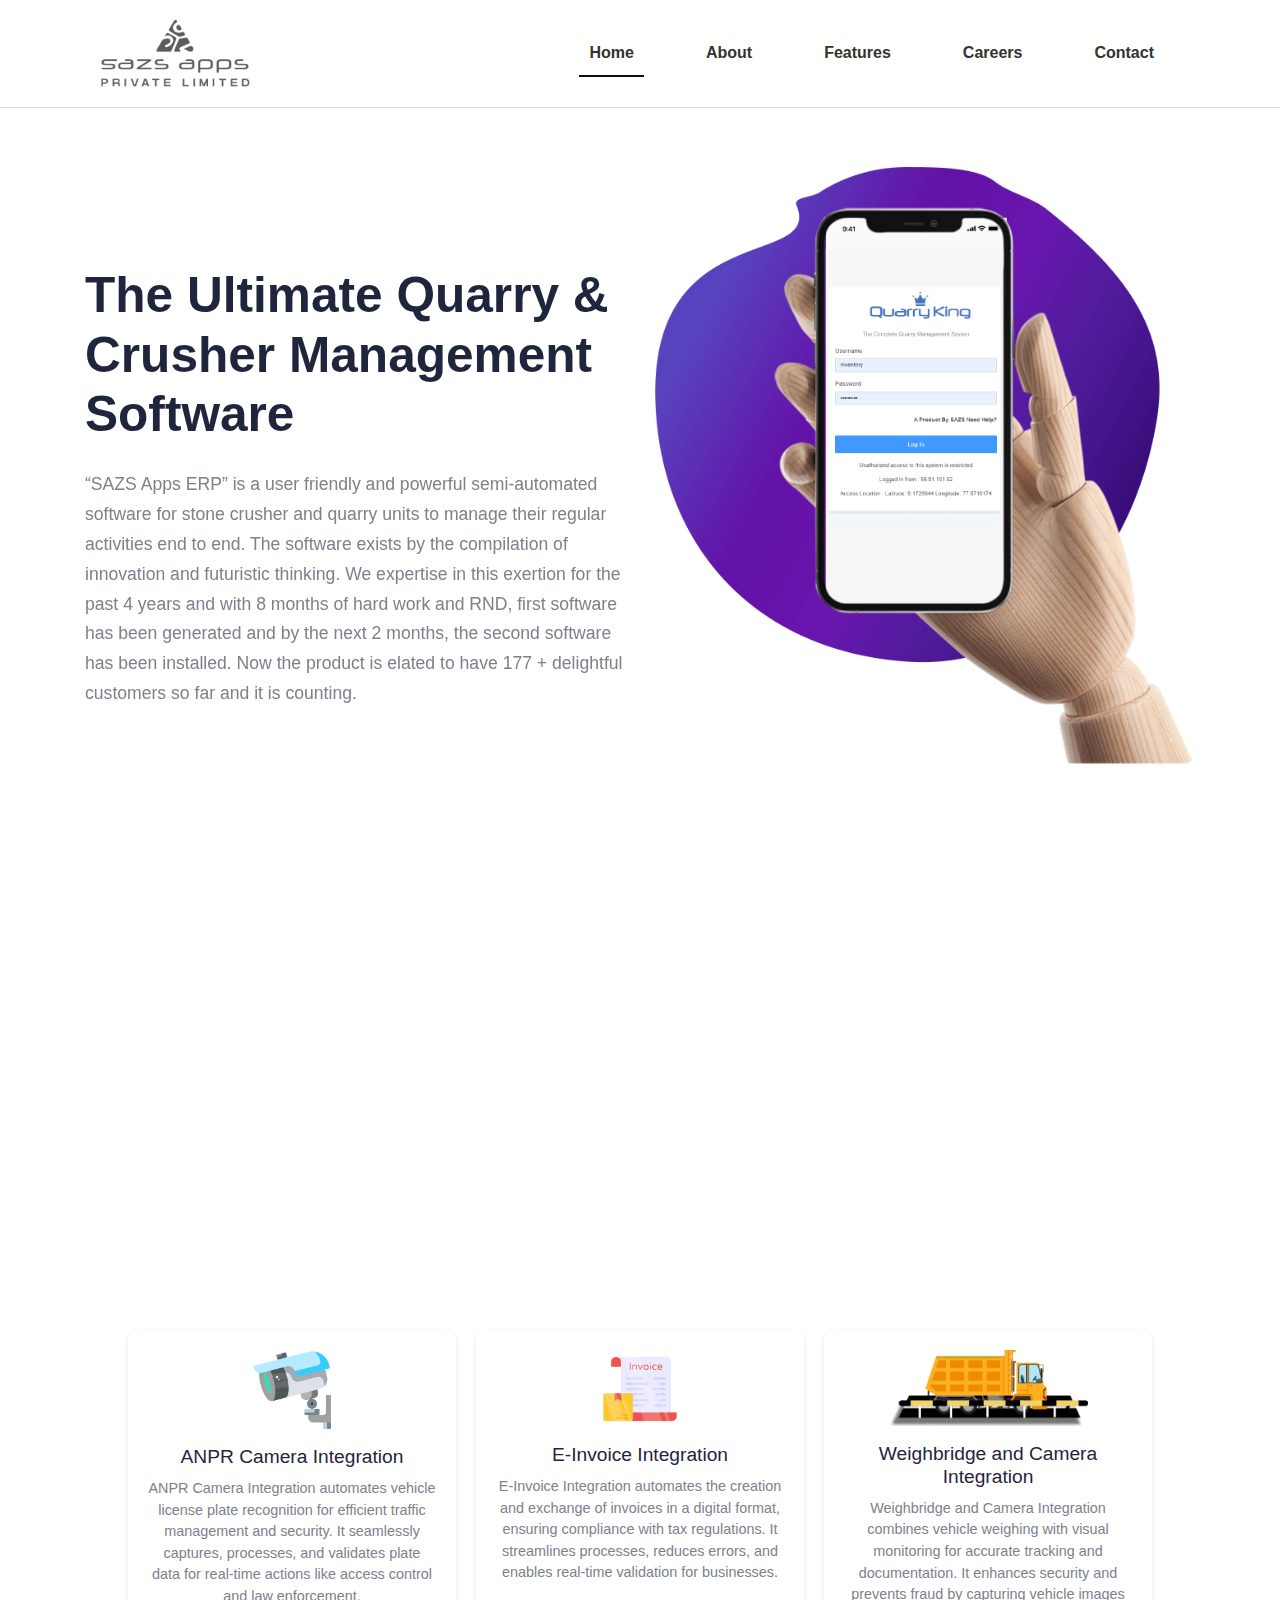
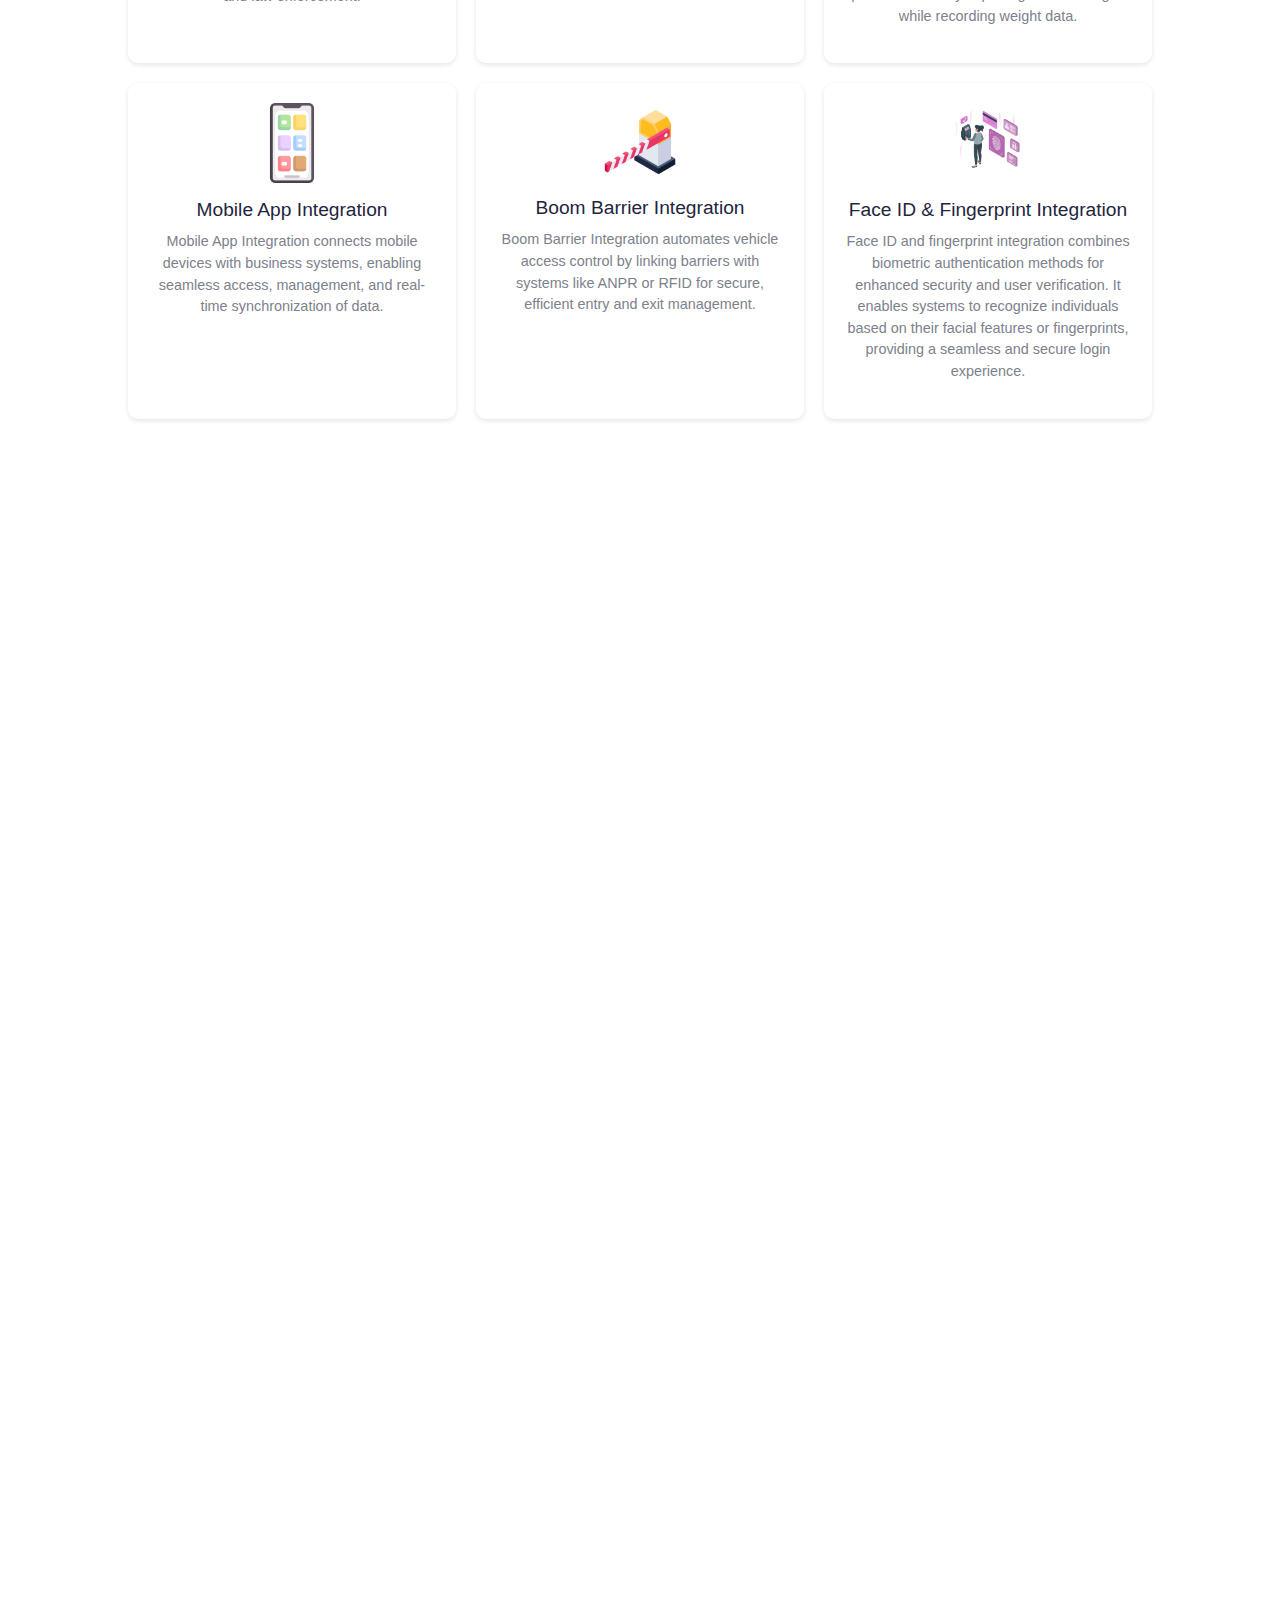
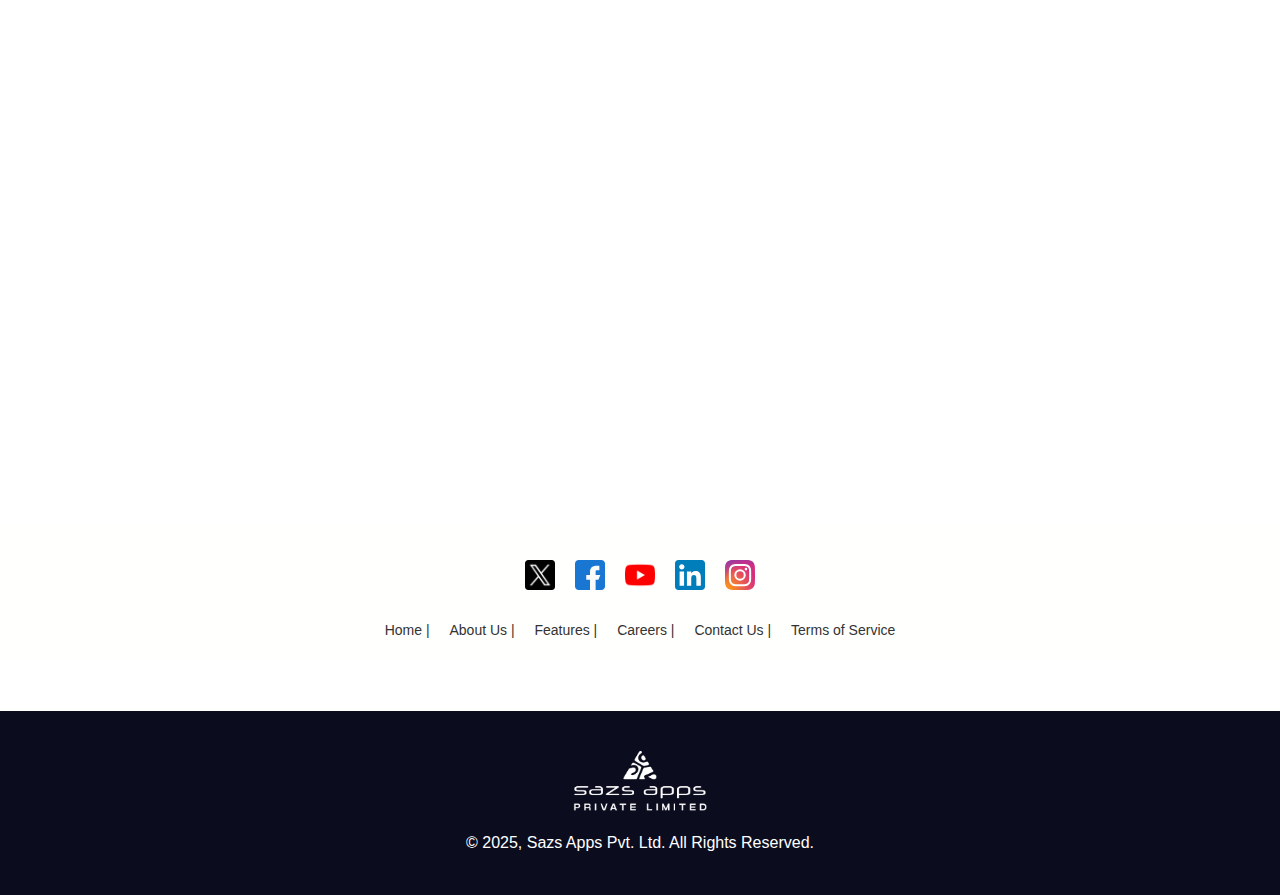
==== index.html @ e817c7da "logo" ====
<!DOCTYPE html>
<html lang="en">

<head>
    <meta charset="UTF-8">
    <meta name="viewport" content="width=device-width, initial-scale=1.0">
    <title> SAZS APP</title>

    <link rel="icon" type="image/x-icon" href="./src/assets/logo/LOGO_white.ico">
    <link rel="stylesheet" href="style.css">
    <link rel="stylesheet" href="https://cdnjs.cloudflare.com/ajax/libs/font-awesome/4.7.0/css/font-awesome.min.css">
    <!-- <link rel="stylesheet" href="https://maxcdn.bootstrapcdn.com/bootstrap/4.5.2/css/bootstrap.min.css"> -->
   
    <link rel="stylesheet" href="https://cdn.jsdelivr.net/npm/bootstrap@4.6.2/dist/css/bootstrap.min.css">
    <script src="https://cdn.jsdelivr.net/npm/jquery@3.7.1/dist/jquery.slim.min.js"></script>
    <script src="https://cdn.jsdelivr.net/npm/popper.js@1.16.1/dist/umd/popper.min.js"></script>
    <script src="https://cdn.jsdelivr.net/npm/bootstrap@4.6.2/dist/js/bootstrap.bundle.min.js"></script>
    <link rel="stylesheet" href="https://maxcdn.bootstrapcdn.com/bootstrap/4.5.2/css/bootstrap.min.css">

</head>

<body>
    

    <div class="header-nav">
        <div class="logo-container">
            <img src="src/assets/logo/sazs apps logo grey.png" alt="company logo">
        </div>
        <nav class="header-bar-nav">
            <a href="./index.html" class="nav-link" data-page="index">Home</a>
            <a href="./src/pagss/aboutus.html" class="nav-link" data-page="aboutus">About</a>
            <a href="./src/pagss/Features.html" class="nav-link" data-page="features">Features</a>
            <a href="./src/pagss/careers.html" class="nav-link" data-page="careers">Careers</a>
            <a href="./src/pagss/contact.html" class="nav-link" data-page="contact">Contact</a>
        </nav>
        <!-- <a href="javascript:void(0);" class="icon" onclick="openNav()">
            <i class="fa fa-bars"></i>
        </a> -->
        <a href="javascript:void(0);" class="icon" onclick="toggleNav()">
    <i class="fa fa-bars"></i>
</a>
    </div>

<script>
    // Function to highlight the current page in the navbar
    function highlightActivePage() {
        const currentPath = window.location.pathname;
        const links = document.querySelectorAll(".nav-link");

        links.forEach(link => {
            // Get the page identifier from the data attribute
            const page = link.getAttribute("data-page");

            // Check if the current URL includes the page identifier
            if (currentPath.includes(page)) {
                link.classList.add("active");
            } else {
                link.classList.remove("active");
            }
        });
    }

    // Run function on page load
    document.addEventListener("DOMContentLoaded", highlightActivePage);
</script>
    <script>
        
    
    function toggleNav() {
        const sidenav = document.getElementById("mySidenav");
        const isOpen = sidenav.style.width === "250px";

        if (isOpen) {
            sidenav.style.width = "0";
            document.removeEventListener("click", closeNavOnClickOutside);
        } else {
            sidenav.style.width = "250px";
            setTimeout(() => document.addEventListener("click", closeNavOnClickOutside), 100);
        }
    }

    function closeNavOnClickOutside(event) {
        const sidenav = document.getElementById("mySidenav");
        if (!sidenav.contains(event.target) && !event.target.closest(".icon")) {
            sidenav.style.width = "0";
            document.removeEventListener("click", closeNavOnClickOutside);
        }
    }
    </script>
   
    <!-- <div id="mySidenav" class="sidenav">
        <a href="javascript:void(0);" class="closebtn" onclick="closeNav()">&times;</a>
        <a href="./index.html">Home</a>
                <a href="./src/pagss/aboutus.html">About</a>
                <a href="./src/pagss/aboutus2.html"> Features</a>
               
            
        <a href="./src/pagss/careers.html">Careers</a>
        <a href="./src/pagss/contact.html">Contact</a>
    </div> -->
    
    <div id="mySidenav" class="sidenav">
        <a href="javascript:void(0);" class="closebtn" onclick="closeNav()">&times;</a>
        <a href="./index.html" class="logo-link">
            <img src="./src/assets/logo/sazsapps logo wht.png" alt="Logo" class="sidenav-logo">
        </a>
        
       
        <a href="./index.html">Home</a>
        <a href="./src/pagss/aboutus.html">About</a>
        <a href="./src/pagss/Features.html"> Features</a>
        
        <a href="./src/pagss/careers.html">Careers</a>
        <a href="./src/pagss/contact.html">Contact</a>
    </div>

    <script>
        let lastScrollTop = 0;
        const header = document.querySelector('.header-nav');
        
    
        window.onscroll = function () {
            let currentScroll = window.pageYOffset || document.documentElement.scrollTop;
    
            if (currentScroll > lastScrollTop) {
                header.classList.add("hide");
            } else {
                header.classList.remove("hide");
            }
    
            if (currentScroll <= 0) {
                header.classList.remove("fixed");
            } else if (currentScroll > 100) {
                header.classList.add("fixed");
            }
    
            lastScrollTop = currentScroll <= 0 ? 0 : currentScroll;
        };
    
        function openNav() {
            document.getElementById("mySidenav").style.width = "250px";
            document.addEventListener("click", closeNavOnClickOutside);
        }
    
        function closeNav() {
            document.getElementById("mySidenav").style.width = "0";
            document.removeEventListener("click", closeNavOnClickOutside);
        }
    
        function closeNavOnClickOutside(event) {
            const sidenav = document.getElementById("mySidenav");
            if (!sidenav.contains(event.target) && !event.target.closest(".icon")) {
                closeNav();
            }
        }
    
        function toggleDropdown() {
            const dropdown = document.getElementById("aboutDropdown");
            dropdown.style.display = dropdown.style.display === "block" ? "none" : "block";
        }
    </script>
    
    <section class="container mt-5">
        <div id="quarryCarousel" class="carousel slide" data-ride="carousel" data-interval="5000">
            <div class="carousel-inner">
                
                <!-- Slide 1 -->
                <div class="carousel-item active">
                    <div class="row align-items-center">
                        <div class="col-md-6 text-content">
                            <h2>The Ultimate Quarry & Crusher Management Software</h2>
                            <p>“SAZS Apps ERP” is a user friendly and powerful semi-automated software for stone crusher and quarry
                                units to manage their regular activities end to end.
                                The software exists by the compilation of innovation and futuristic thinking. We expertise in this
                                exertion for the past 4 years and with 8 months of hard work and RND,
                                first software has been generated and by the next 2 months, the second software has been installed. Now
                                the product is elated to have 177 + delightful customers so far and it is counting.</p>
                        </div>
                        <div class="col-md-6">
                            <img src="src/assets/content images/header45.png" class="d-block w-100 slide-img" alt="Quarry Management">
                        </div>
                    </div>
                </div>

                <!-- Slide 2 -->
                <div class="carousel-item">
                    <div class="row align-items-center">
                        <div class="col-md-6 text-content">
                            <h2>SAZS - QUARRY KING</h2>
                            <p>We are excited to introduce our Quarry and Crusher Billing Software, a robust solution
                                crafted specifically for the dynamic needs
                                of quarry and crusher operations. Designed to optimize billing processes, streamline
                                financial transactions, and provide
                                unparalleled control over your quarry and crusher business, our software is the key to
                                driving efficiency in your operations..</p>
                        </div>
                        <div class="col-md-6">
                            <img src="src/assets/content images/quarry (1).png" class="d-block w-100 slide-img" alt="Smart Quarry Operations">
                        </div>
                    </div>
                </div>

                <!-- Slide 3 -->
                <div class="carousel-item">
                    <div class="row align-items-center">
                        <div class="col-md-6 text-content">
                            <h2>  SAZS - READY MIX CEMENT</h2>
                            <p> Introducing our cutting-edge RMC Billing Software, a comprehensive solution designed to
                                simplify and optimize the financial aspects of Ready-Mix Concrete
                                (RMC) businesses. Built with the unique needs of the concrete industry in mind, our software
                                offers a seamless and efficient way to manage billing, invoicing,
                                and financial transactions associated with RMC production and delivery.</p>
                        </div>
                        <div class="col-md-6">
                            <img src="src/assets/content images/RMC plant (1).png" class="d-block w-100 slide-img" alt="Trusted by Businesses">
                        </div>
                    </div>
                </div>


                <div class="carousel-item">
                    <div class="row align-items-center">
                        <div class="col-md-6 text-content">
                            <h2> SAZS - BRICKS</h2>
                            <p> We are thrilled to present our specialized Billing Software tailored for the unique needs of
                                bricks and paver block manufacturers.
                                As the backbone of your financial operations, this software is meticulously crafted to
                                streamline your billing processes, enhance accuracy, and provide a robust
                                platform for managing the financial aspects of your bricks and paver block production and
                                distribution..</p>
                        </div>
                        <div class="col-md-6">
                            <img src="src/assets/content images/Bricks and pavers.png" class="d-block w-100 slide-img" alt="Trusted by Businesses">
                        </div>
                    </div>
                </div>
            </div>

            <!-- Controls -->
            <a class="carousel-control-prev" href="#quarryCarousel" role="button" data-slide="prev">
                <span class="carousel-control-prev-icon" aria-hidden="true"></span>
                <span class="sr-only">Previous</span>
            </a>
            <a class="carousel-control-next" href="#quarryCarousel" role="button" data-slide="next">
                <span class="carousel-control-next-icon" aria-hidden="true"></span>
                <span class="sr-only">Next</span>
            </a>
        </div>
    </section>

    <!-- Bootstrap 4 JS & jQuery -->
    <!-- <script src="https://code.jquery.com/jquery-3.5.1.min.js"></script>
    <script src="https://maxcdn.bootstrapcdn.com/bootstrap/4.5.2/js/bootstrap.bundle.min.js"></script> -->


    <!-- WHY US Section -->
    <section class="why-us ">
        <div class="top-line slide-in ">WHY US</div>
        <h4 class="fade-in">
            <span class="highlight-text">Smart</span> 
            <span class="highlight-text">Easy</span> 
            Automated
        </h4>
        
        <p class="section-description fade-in">
            We create differentiated value to rise to the top in this field, with seamless integrations across various systems. Our expertise in integrating advanced technologies like ANPR, mobile apps, Tally, biometric systems, and more ensures that your business operates with efficiency, security, and real-time automation.
        </p>
        <div class="cards-container">
            <!-- Card 1 -->
            <div class="card1 ">
                <img src="src/assets/content images/camera icon.png" alt="Data Icon">
                    <path fill="currentColor"
                        d="M5.748 9.195c.607.277.992 1.139 1.04 2.342c.033.797-.06 1.399-.303 1.925c-.564 1.209-1.578 1.252-2.163.092c-.25-.488-.358-1.025-.358-1.778c.006-.803.092-1.274.347-1.795c.363-.742.895-1.035 1.437-.786m9.768.076c.591.39.998 1.627.916 2.776c-.092 1.371-.699 2.358-1.436 2.358c-.407 0-.824-.358-1.095-.943c-.45-.976-.423-2.613.065-3.567c.363-.716 1.024-.981 1.55-.624M12.388.029c.223.032.255.06.38.292c.184.336.298.456.64.678c.314.2.314.211.206.726c-.093.434-.039.862.162 1.247c.293.58 1.111 1.187 1.86 1.377c.281.076.395.081.737.022c.222-.033.439-.049.482-.033c.049.022.163.2.26.401c.217.467.76 1.025 1.193 1.226c.705.33 1.47.314 2.206-.05c.206-.102.412-.167.461-.151c.043.016.168.14.276.271c.109.136.326.309.478.385c.249.13.341.146.753.14c.325-.005.488.012.526.06c.157.19.59 2.201.775 3.584c.163 1.241.179 4.017.027 5.23c-.2 1.644-.498 3.053-.91 4.321c-.293.9-.553 1.491-1.09 2.456C20.997 23.675 20.682 24 20.086 24a2 2 0 0 1-.493-.06c-.353-.119-.895-.536-1.73-1.328c-.986-.932-1.404-1.257-1.924-1.512c-.634-.315-1.258-.342-1.8-.076c-.13.065-.498.358-.807.656c-.65.618-.9.753-1.47.791c-.704.044-1.1-.135-2.206-.992c-.471-.363-.818-.526-1.203-.558c-.466-.038-.808.081-1.561.537c-.743.45-1.139.59-1.654.59c-1.073 0-2.006-.66-2.965-2.097C1.205 18.34.424 16.09.17 13.863c-.098-.84-.114-2.537-.033-3.367c.428-4.266 2.494-7.53 5.828-9.193C7.005.783 8.149.419 9.455.197c.976-.163 2.413-.244 2.933-.168m-2.239 1.48C7.64 1.758 5.2 3.113 3.731 5.065c-1.529 2.033-2.38 5.399-2.07 8.19c.2 1.85.964 3.947 1.989 5.487c.52.78.72.997 1.084 1.176c.553.271 1.122.174 1.827-.309c.629-.434 1.28-.623 1.978-.585c.71.043.982.184 2.055 1.1c.634.542 1.182.602 1.794.195c.136-.092.44-.325.678-.52c.764-.634 1.35-.857 2.277-.862c1.16-.006 1.913.428 2.981 1.73c.868 1.05 1.204 1.268 1.68 1.089c.781-.298 1.567-2.082 2.082-4.716c.683-3.48.553-6.522-.352-8.37c-.293-.608-.645-.998-.976-1.095c-.206-.06-.27-.055-.704.086c-.418.136-.564.158-1.106.158c-.51 0-.689-.028-.992-.13c-.58-.196-.84-.434-1.486-1.356c-.298-.428-.558-.569-1.263-.71c-1.3-.25-1.832-.477-2.293-.976c-.434-.466-.71-1.09-.91-2.054c-.055-.282-.152-.591-.212-.689c-.222-.357-.759-.488-1.643-.395" />
                
                <h5> ANPR Camera Integration</h5>
                <p>ANPR Camera Integration automates vehicle license plate recognition for efficient traffic management and security. It seamlessly captures, processes, and validates plate data for real-time actions like access control and law enforcement.</p>
            </div>
            <!-- Card 2 -->
            <div class="card2 ">
                <img src="src/assets/content images/invoice icon.png" alt="Data Icon">
                <h5>E-Invoice
                    Integration</h5>
                <p>E-Invoice Integration automates the creation and exchange of invoices in a digital format, ensuring compliance with tax regulations. It streamlines processes, reduces errors, and enables real-time validation for businesses.</p>
            </div>
            <!-- Card 3 -->
            <div class="card4 ">
                <img src="src/assets/content images/weighbridge icon.png" alt="Data Icon">
                <h5>Weighbridge and Camera
                    Integration</h5>
                <p>Weighbridge and Camera Integration combines vehicle weighing with visual monitoring for accurate tracking and documentation. It enhances security and prevents fraud by capturing vehicle images while recording weight data.</p>
            </div>
             <!-- Card 1 -->
             <div class="card1 ">
                <img src="src/assets/content images/mobile icon.png" alt="Data Icon">
                    <path fill="currentColor"
                        d="M5.748 9.195c.607.277.992 1.139 1.04 2.342c.033.797-.06 1.399-.303 1.925c-.564 1.209-1.578 1.252-2.163.092c-.25-.488-.358-1.025-.358-1.778c.006-.803.092-1.274.347-1.795c.363-.742.895-1.035 1.437-.786m9.768.076c.591.39.998 1.627.916 2.776c-.092 1.371-.699 2.358-1.436 2.358c-.407 0-.824-.358-1.095-.943c-.45-.976-.423-2.613.065-3.567c.363-.716 1.024-.981 1.55-.624M12.388.029c.223.032.255.06.38.292c.184.336.298.456.64.678c.314.2.314.211.206.726c-.093.434-.039.862.162 1.247c.293.58 1.111 1.187 1.86 1.377c.281.076.395.081.737.022c.222-.033.439-.049.482-.033c.049.022.163.2.26.401c.217.467.76 1.025 1.193 1.226c.705.33 1.47.314 2.206-.05c.206-.102.412-.167.461-.151c.043.016.168.14.276.271c.109.136.326.309.478.385c.249.13.341.146.753.14c.325-.005.488.012.526.06c.157.19.59 2.201.775 3.584c.163 1.241.179 4.017.027 5.23c-.2 1.644-.498 3.053-.91 4.321c-.293.9-.553 1.491-1.09 2.456C20.997 23.675 20.682 24 20.086 24a2 2 0 0 1-.493-.06c-.353-.119-.895-.536-1.73-1.328c-.986-.932-1.404-1.257-1.924-1.512c-.634-.315-1.258-.342-1.8-.076c-.13.065-.498.358-.807.656c-.65.618-.9.753-1.47.791c-.704.044-1.1-.135-2.206-.992c-.471-.363-.818-.526-1.203-.558c-.466-.038-.808.081-1.561.537c-.743.45-1.139.59-1.654.59c-1.073 0-2.006-.66-2.965-2.097C1.205 18.34.424 16.09.17 13.863c-.098-.84-.114-2.537-.033-3.367c.428-4.266 2.494-7.53 5.828-9.193C7.005.783 8.149.419 9.455.197c.976-.163 2.413-.244 2.933-.168m-2.239 1.48C7.64 1.758 5.2 3.113 3.731 5.065c-1.529 2.033-2.38 5.399-2.07 8.19c.2 1.85.964 3.947 1.989 5.487c.52.78.72.997 1.084 1.176c.553.271 1.122.174 1.827-.309c.629-.434 1.28-.623 1.978-.585c.71.043.982.184 2.055 1.1c.634.542 1.182.602 1.794.195c.136-.092.44-.325.678-.52c.764-.634 1.35-.857 2.277-.862c1.16-.006 1.913.428 2.981 1.73c.868 1.05 1.204 1.268 1.68 1.089c.781-.298 1.567-2.082 2.082-4.716c.683-3.48.553-6.522-.352-8.37c-.293-.608-.645-.998-.976-1.095c-.206-.06-.27-.055-.704.086c-.418.136-.564.158-1.106.158c-.51 0-.689-.028-.992-.13c-.58-.196-.84-.434-1.486-1.356c-.298-.428-.558-.569-1.263-.71c-1.3-.25-1.832-.477-2.293-.976c-.434-.466-.71-1.09-.91-2.054c-.055-.282-.152-.591-.212-.689c-.222-.357-.759-.488-1.643-.395" />
                
                <h5>Mobile App Integration</h5>
                <p>Mobile App Integration connects mobile devices with business systems, enabling seamless access, management, and real-time synchronization of data.</p>
            </div>
            <!-- Card 2 -->
            <div class="card2 ">
                <img src="src/assets/content images/boom barrier icon.png" alt="Data Icon">
                <h5>Boom Barrier Integration</h5>
                <p>Boom Barrier Integration automates vehicle access control by linking barriers with systems like ANPR or RFID for secure, efficient entry and exit management.</p>
            </div>
            <!-- Card 3 -->
            <!-- <div class="card3 ">
                <img src="tally icon.png" alt="Data Icon">
                <h5>Tally Integration</h5>
                <p>Tally Integration connects accounting systems with business applications to automate financial data transfer, ensuring accuracy and real-time synchronization.</p>

            </div> -->
             <!-- Card 3 -->
             <div class="card3 ">
                <img src="src/assets/content images/rb_4140.png" alt="Data Icon">
                <h5>Face ID & Fingerprint Integration</h5>
                <p>Face ID and fingerprint integration combines biometric authentication methods for enhanced security and user verification. It enables systems to recognize individuals based on their facial features or fingerprints, providing a seamless and secure login experience.</p>
               
            </div>
        </div>
    </section>

    <!-- PRODUCTS Section -->
    <!-- <section class="products-container fade-in">

        <div class="intro-section slide-in">
            <h6></h6>
            <h1>Our Products</h1>
            <p>Sazs apps We don't want to push our ideas on to customers,
                we simply want to make what they want.
            </p>
         
        </div>

        <div>
            
            <div class="accordion fade-in">
               
                <div class="item">
                    <button class="accordion-button">SAZS - QUARRY KING<span class="arrow">&#9660;</span></button>
                    <div class="accordion-content">
                        <p>We are excited to introduce our Quarry and Crusher Billing Software, a robust solution
                            crafted specifically for the dynamic needs
                            of quarry and crusher operations. Designed to optimize billing processes, streamline
                            financial transactions, and provide
                            unparalleled control over your quarry and crusher business, our software is the key to
                            driving efficiency in your operations..</p>
                    </div>
                </div>

            
                <div class="item">
                    <button class="accordion-button">SAZS - READY MIX CEMENT<span class="arrow">&#9660;</span></button>
                    <div class="accordion-content">
                        <p>
                            Introducing our cutting-edge RMC Billing Software, a comprehensive solution designed to
                            simplify and optimize the financial aspects of Ready-Mix Concrete
                            (RMC) businesses. Built with the unique needs of the concrete industry in mind, our software
                            offers a seamless and efficient way to manage billing, invoicing,
                            and financial transactions associated with RMC production and delivery. </p>
                    </div>
                </div>

                
                <div class="item">
                    <button class="accordion-button">SAZS - BRICKS<span class="arrow">&#9660;</span></button>
                    <div class="accordion-content">
                        <p>We are thrilled to present our specialized Billing Software tailored for the unique needs of
                            bricks and paver block manufacturers.
                            As the backbone of your financial operations, this software is meticulously crafted to
                            streamline your billing processes, enhance accuracy, and provide a robust
                            platform for managing the financial aspects of your bricks and paver block production and
                            distribution..</p>
                    </div>
                </div>
            </div>
        </div>
        </div>
    </section> -->
 <!-- JavaScript -->
 <script>
    document.addEventListener("DOMContentLoaded", () => {
        const buttons = document.querySelectorAll('.accordion-button');

        buttons.forEach(button => {
            button.addEventListener('click', () => {
                const content = button.nextElementSibling;
                const arrow = button.querySelector('.arrow');

                // Toggle content visibility
                if (content.style.maxHeight) {
                    content.style.maxHeight = null;
                    arrow.innerHTML = "&#9660;"; // Down Arrow
                } else {
                    content.style.maxHeight = content.scrollHeight + "px";
                    arrow.innerHTML = "&#9650;"; // Up Arrow
                }
            });
        });
    });
</script>


    <section class="sections-container zoom-in ">
        <div class="section ">
            <div class="top-line "></div>
            <h2>Streamline, Simplify, <span class="succeed-text">Succeed</span></h2>

            <p>
                Sazs ERP software at your service!
            </p>
        </div>
       
    </section>
    <div class="video-container zoom-in">
        <iframe src="https://www.youtube.com/embed/FmLpFO93DPE"
            title="YouTube video player" frameborder="0"
            allow="accelerometer; autoplay; clipboard-write; encrypted-media; gyroscope; picture-in-picture"
            allowfullscreen>
        </iframe>

    </div>

    <section class="technology-section zoom-in">
        <div class="content">
            <h3></h3>
            <h2>Save More, Secure Better</h2>
            <p>With our features and integration.</p>
            
        </div>
        <div class="features-grid">
            <div class="feature-card">
                <div class="icon"></div>
                <h4> <span class="succeed-text">Fuel  </span>Monitoring</h4>
            </div>
            <div class="feature-card">
                <div class="icon"></div>
                <h4> <span class="succeed-text">Powerful  </span>Technology</h4>
            </div>
            <div class="feature-card">
                <div class="icon"></div>
                <h4><span class="succeed-text">100+  </span>Reports</h4>
            </div>
            <div class="feature-card">
                <div class="icon"></div>
                <h4><span class="succeed-text">Realtime  </span>Monitoring</h4>
            </div>
        </div>
    </section>


    <section class="network-section fade-in">
        <div class="network-container">
            <div class="network-graphic">
                <img class="flex-direction slide-in"
                    src="src/assets/content images/team-happy-cartoon-people-taking-first-place-b.png"
                    alt="">
            </div>
            <div class="network-content zoom-in">
                <h3></h3>
                <h2>NO.1  <span class="succeed-text">QUARRY & CRUSHER  </span>ERP SOFTWARE </h2>
                <ul>
                    <li>🔐 Safe And Secure</li>
                    <li>🤝 User friendly</li>
                    <li>♾️ Unlimited Login</li>
                    <li>🔄 Secured & Domain Specific</li>
                </ul>
            </div>
        </div>
        
        </div>
    </section>

    <footer class="footer-container fade-in">
        <div class="footer-content">
            <h1 class="heading zoom-in">We're Growing!</h1>
            <a href="./src/pagss/contact.html" class="join-button">Join us</a>
<!-- 
            <div class="social-links">
                <a href="#" class="linkedin-icon">
                    <img src="LinkedIn_icon.svg"
                        alt="LinkedIn">
                </a>
                 
            <a href="https://www.instagram.com/sazs_apps?igsh=cmN6YnA2eWNmdGsy" class="instagram-icon">
                <img src="instagram.svg" alt="Instagram">
            </a>
           
            <a href="https://www.facebook.com/profile.php?id=100075849583725&mibextid=ZbWKwL" class="facebook-icon">
                <img src="facebook.svg" alt="Facebook">
            </a>
            </div>

            <nav class="nav-links">
                <a href="./index.html">Home</a>
                <a href="./aboutus.html">About Us</a>
                <a href="./aboutus2.html"> Features</a>
                <a href="./production.html">production</a>
                
                <a href="./careers.html">Careers</a>
                <a href="./contact.html">Contact Us</a>
               
            </nav> -->
        
<!-- 
            <div class="copyright">
                © 2025,  Copyright Sazs Apps. All Rights Reserved
            </div> -->
        </div>

      

        
    </footer>

    <footer class="a">
        <div class="b">
          <a href="https://twitter.com" target="_blank" class="c" rel="noopener">
             <img src="src/assets/content images/twitter_5968830.png" alt="Twitter" class="d">
            </a>
          <a href="https://www.facebook.com/profile.php?id=100075849583725&mibextid=ZbWKwL" target="_blank" class="c"rel="noopener">
            <img src="src/assets/content images/facebook.svg" alt="Facebook" class="d">
          </a>
          <a href="https://youtube.com/@sazsapps?si=0CPqHj-h-GcEJaNI" target="_blank" class="c"rel="noopener">
            <img src="src/assets/content images/youtube_1384060.png" alt="YouTube" class="d">
          </a>
          <a href="https://in.linkedin.com/" target="_blank" class="c"rel="noopener">
            <img src="src/assets/content images/LinkedIn_icon.svg" alt="LinkedIn" class="d">
          </a>
          <a href="https://www.instagram.com/sazs_apps?igsh=cmN6YnA2eWNmdGsy" target="_blank" class="c"rel="noopener">
            <img src="src/assets/content images/instagram.svg" alt="Instagram" class="d">
          </a>
        </div>


       
        <div class="e">
          <a href="./index.html" class="f">Home</a>
          <a href="./src/pagss/aboutus.html" class="f">About Us</a>
          <a href="./src/pagss/Features.html" class="f">Features</a>
          <!-- <a href="./production.html" class="f">production</a> -->
          <a href="./src/pagss/careers.html" class="f">Careers</a>
          <a href="./src/pagss/contact.html" class="f">Contact Us</a>
          <a href="#" class="f">Terms of Service</a>
          
        </div>
      </footer>



    <footer class="footer">
        <img src="src/assets/logo/sazsapps logo wht.png" alt="Zoho Logo">
        <div>© 2025, Sazs Apps Pvt. Ltd. All Rights Reserved.</div>

        <button class="scroll-top" aria-label="Scroll to top">
            <svg width="20" height="20" viewBox="0 0 24 24" fill="none" stroke="currentColor" stroke-width="2">
                <path d="M12 19V5M5 12l7-7 7 7" />
            </svg>
        </button>
      </footer>

    <script>
        // Scroll to top functionality
        document.querySelector('.scroll-top').addEventListener('click', () => {
            window.scrollTo({
                top: 0,
                behavior: 'smooth'
            });
        });

        // Show/hide scroll button based on scroll position
        window.addEventListener('scroll', () => {
            const scrollButton = document.querySelector('.scroll-top');
            if (window.scrollY > 200) {
                scrollButton.style.display = 'flex';
            } else {
                scrollButton.style.display = 'none';
            }
        });
    </script>
    <script>
        document.addEventListener("DOMContentLoaded", () => {
            const observerOptions = {
                threshold: 0.2, // Trigger animation when 20% of the element is visible
            };
    
            const animatedElements = document.querySelectorAll(".fade-in, .slide-in, .zoom-in");
    
            const observer = new IntersectionObserver((entries, observer) => {
                entries.forEach((entry) => {
                    if (entry.isIntersecting) {
                        entry.target.classList.add("visible");
                    }
                });
            }, observerOptions);
    
            animatedElements.forEach((el) => observer.observe(el));
        });
    </script>
</body>
</html>
---- style.css ----
/* General Reset */
* {
    margin: 0;
    padding: 0;
    box-sizing: border-box;
}

body {
    font-family: "Nunito", sans-serif !important;
    background-color: rgb(255, 255, 253);
    color: #333;
}

a {
    text-decoration: none;
    color: #333;
    
        color: #333 ;
}

a:hover {
    color: #333;
}/* Header Styles */

.header-nav {
    display: flex !important;
    justify-content: space-between !important;
    align-items: center !important;
    background-color: rgb(255, 255, 253) !important;
    padding: 10px 20px !important;
    border-bottom: 1px solid #ddd !important;
    transition: top 0.3s, transform 0.3s !important; /* Smooth transition for both top and transform properties */
}

/* Hides the header when scrolling down */
.header-nav.hide {
    transform: translateY(-100%) !important;  /* Moves the header off the screen */
}

/* Makes the header fixed after scrolling a certain distance */
.fixed {
    position: fixed !important;
    top: 0 !important;
    left: 0 !important;
    width: 100% !important;
    z-index: 1000 !important;
    box-shadow: 0 2px 5px rgba(0, 0, 0, 0.1) !important; /* Optional: Add shadow for visibility */
}



@media (min-width: 768px) {
    .header-nav {
        padding: 20px 100px !important;
    }
}
.header-bar-nav a {
    font-size: 16px !important;
    font-weight: bold !important;
    padding: 10px !important;
}
@media (min-width: 768px) {
    .header-bar-nav a {
        color: #333 !important;
        text-decoration: none !important;
        font-weight: bold !important;
        margin: 0 1em !important;
        transition: color 0.3s ease !important;
    }
}
/* Default link styles */
.nav-link {
    text-decoration: none;
    color: black;
    padding: 10px;
}

/* Active link (adds underline) */
.nav-link.active {
    border-bottom: 2px solid #0b0d1f; /* Change color as needed */
    font-weight: bold;
}


.logo-container img {
    width: 150px;
}

.header-bar-nav {
    display: flex;
    gap: 20px;
}

.header-bar-nav a {
    font-size: 16px;
    font-weight: bold;
    padding: 10px;
}

.header-bar-nav a:hover {
    background-color: #e9ecef;
    border-radius: 5px;
}

/* Hide the icon by default */
.icon {
    display: none;
    font-size: 24px;
    cursor: pointer;
}

/* Side Navigation */

.sidenav {
    height: 100%;
    width: 0;
    position: fixed;
    z-index: 1;
    top: 0;
    left: 0;
    background-color: #111;
    overflow-x: hidden;
    transition: 0.5s;
    /* padding-top: 60px; */
}

.closebtn{
    padding-left: 220px !important;
}
.sidenav-logo {
    width: 130px; 
    margin-bottom: 20px;
    margin-left: -34px;
} 

.logo-link {
    display: block;
    text-align: center;
    padding: 10px 0;
}

.sidenav a {
    padding: 8px 8px 8px 32px;
    text-decoration: none;
    font-size: 25px;
    /* color: #818181 !important; */
    color: white !important;
    display: block;
    transition: 0.3s;
}

.sidenav a:hover {
    color: #f1f1f1;
}
/* 
.sidenav {
    position: fixed;
    height: 100%;
    width: 0;
    background-color: #111;
    overflow-x: hidden;
    transition: 0.3s;
    padding-top: 20px;
    text-align: center;
}

.sidenav a {
    padding: 10px 15px;
    text-decoration: none;
    font-size: 18px;
    color: white !important;
    display: block;
    transition: 0.3s;
}

.sidenav a:hover {
    background-color: #575757;
}*/






.droupdown {
    position: relative;
}

.droupdown-btn {
    cursor: pointer;
}

.droupdown-content {
    display: none;
    background-color: #333;
    padding-left: 40px;
}

.droupdown-content a {
    font-size: 20px;
    color: #818181;
    text-decoration: none;
    display: block;
}

.droupdown-content a:hover {
    color: #f1f1f1;
}


/* Responsive Styling for Small Screens */
@media screen and (max-width: 768px) {
    .header-bar-nav {
        display: none; /* Hide horizontal nav */
    }

    .icon {
        display: block; /* Show hamburger icon */
    }
    a {
        color: #333 !important;
        text-decoration: none;
        background-color: transparent;
    }
}




/* Bigger Carousel Container */
.carousel-inner {
    /* display: flex;
    justify-content: space-between;
    align-items: center;
    */
    /* overflow: visible !important;  */
}
/* 
.carousel-inner {
    height: 100vh;
  }
  .carousel-item {
    height: 10vh;
    display: flex;
    align-items: center;
    justify-content: center;
  }
  .slide-img {
    max-height: 80vh;
    object-fit: cover;
  } */

  .carousel-inner {
    height: 100vh;
  }
  .carousel-item {
    height: 100vh;
    display: flex;
    align-items: center;
    justify-content: center;
  }
  .slide-img {
    max-height: 75vh;
    object-fit: cover;
    margin-top: 100px;
  }
  .text-content {
    margin-top: 80px;
  }
.container-mt-5{
    display: flex !important;
    justify-content: space-between !important;
    align-items: center !important;
    padding: 20px 70px !important;
    margin: 20px 100px !important;

}
/* Text Styling */
.text-content {
    padding: 30px;
}
.carousel-item.active .slide-img {
    /* transform: scale(0.9 !important; */
    opacity: 1;
}

.text-content h2 {
    font-size: 3.1rem;
    font-weight: bold;
    margin-bottom: 25px;
    color: #1f253d;
    MARGIN-LEFT: -0PX;
}

.text-content p {
    font-size: 1.1rem;
    color: #7c818b;
    margin-bottom: 35px;
    line-height: 1.7;
    MARGIN-LEFT: -0PX;
}

/* Image Styling */
.slide-img {
    border-radius: 12px;
    /* transition: transform 1s ease-in-out, opacity 1s ease-in-out; */
    /* opacity: 0.85; */
}

.carousel-item.active .slide-img {
    /* transform: scale(1.08); */
    /* opacity: 1; */
}

.carousel-control-next-icon {
    background-color: rgb(253, 249, 249) !important;
}
/* Carousel Controls - Adjusted as Requested */
.carousel-control-prev {
    left: -200px !important; /* Move more to the left */
}

.carousel-item:nth-child(1) .slide-img {
    width: 100% !important;  /* Adjust width as needed */
    height: auto; /* Maintain aspect ratio */
    margin: 0 auto; /* Center the image */
    display: block;
    /* margin-left: -25PX !important; */
}
.carousel-item:nth-child(2) .slide-img {
    width: 100% !important;  /* Adjust width as needed */
    height: auto; /* Maintain aspect ratio */
    margin: 0 auto; /* Center the image */
    display: block;
    margin-left: -35PX !important;

}
.carousel-item:nth-child(3) .slide-img {
    width: 100% !important;  /* Adjust width as needed */
    height: auto; /* Maintain aspect ratio */
    margin: 0 auto; /* Center the image */
    display: block;
    margin-left: -60PX !important;
}
.carousel-item:nth-child(4) .slide-img {
    width: 100% !important;  /* Adjust width as needed */
    height: auto; /* Maintain aspect ratio */
    margin: 0 auto; /* Center the image */
    display: block;
    margin-left: -30PX !important;
}
.w-100 {
    width: 100% !important;
}

.carousel-control-next {
    right: -200px !important; /* Move more to the right */
}

.carousel-control-prev-icon,
.carousel-control-next-icon {
    background-color: rgba(255, 252, 252, 0.6);
    border-radius: 50%;
}
.carousel-control-next-icon,
.carousel-control-prev-icon {
    display: inline-block;
    width: 20px;
    height: 20px;
    
}

/* Responsive Design */
@media (max-width: 768px) {
    .text-content {
        text-align: center;
        padding: 20px;
    }

    .carousel-inner {
        padding: 20px;
        margin: 0;
    }
    .text-content {
        margin-top: 0px;
      }

    .carousel-control-prev {
        left: -50px; /* Adjust for smaller screens */
    }

    .carousel-control-next {
        right: -50px; /* Adjust for smaller screens */
    }

    .text-content h2 {
        font-size: 2.8rem;
    }

    .text-content p {
        font-size: 1.1rem;
    }
    .slide-img {
       
        margin-top: 0px;
      }
      .text-content {
        margin-top: 0px !important;
      }
      .text-content {
        padding: 0px !important;
    }
      .carousel-item:nth-child(2) .slide-img {
        width: 100% !important;  /* Adjust width as needed */
        height: auto; /* Maintain aspect ratio */
        margin: 0 auto; /* Center the image */
        display: block;
        margin-left: -0PX !important;
    
    }
      .carousel-item:nth-child(3) .slide-img {
        width: 100% !important;  /* Adjust width as needed */
        height: auto; /* Maintain aspect ratio */
        margin: 0 auto; /* Center the image */
        display: block;
        margin-left: -0PX !important;
    }
    .carousel-item:nth-child(4) .slide-img {
        width: 100% !important;  /* Adjust width as needed */
        height: auto; /* Maintain aspect ratio */
        margin: 0 auto; /* Center the image */
        display: block;
        margin-left: -0PX !important;
    }
}
@media (max-width: 768px) {
    .carousel-inner {
      height: auto;
    }
    .carousel-item {
      height: auto;
      flex-direction: column;
      text-align: center;
    }
    .slide-img {
      max-height: 50vh;
      margin-top: 50px;
    }
    .text-content {
      margin-top: 40px;
      padding: 0 15px;
    }
    .carousel-control-next {
        right: 0 !important;
    }
  }
  



/* Quarry Section */
/* .Quarry {
    display: flex;
    justify-content: space-between;
    align-items: center;
    padding: 20px 70px;
    margin: 20px 100px;
}

.Quarry-text {
    max-width: 50%;
}

.Quarry-text h2 {
    font-size: 3rem;
    margin-bottom: 20px;
    color: #1f253d;
}

.Quarry-text p {
    font-size: 1.1rem;
    color: #7c818b;
    margin-bottom: 30px;
    line-height: 1.5;
}



.Quarry-text button {
    background-color: #216DCE;
    color: white;
    border: none;
    padding: 10px 20px;
    font-size: 1rem;
    border-radius: 20px;
    cursor: pointer;
}

.Quarry-text button:hover {
    background-color: #3e89ec;
}


.fit-picture {
    max-width: 100%;
   
    height: auto;
   
    border-radius: 8px;
    
    box-shadow: 0 4px 6px rgb(246, 245, 245);
    
}

@media (max-width: 700px) {
.Quarry {
    display: flex;
    align-items: center;
    justify-content: space-between;
    margin: 50px;
    padding: 50px 20px;
    background-color: #e8f5e9;
}

.Quarry-text {
    max-width: 600px;
}

.Quarry-text h2 {
    font-size: 2.5rem;
    margin-bottom: 20px;
    color: #4b8fb6;
}

.Quarry-text p {
    margin-bottom: 20px;
    font-size: 1rem;
    color: #555;
}

.Quarry-text button {
    background-color: #80b2d5;
    color: #fff;
    padding: 10px 20px;
    border: none;
    cursor: pointer;
    transition: background-color 0.3s;
    font-size: 16px;
    border-radius: 5px;
}

.Quarry-text button:hover {
    background-color: #1b5e20;
}

.fit-picture {
    display: none;
    max-width: 100%;
    height: auto;
} */




/* Stats Section */
.stats-container {
    display: flex;
    justify-content: center;
    gap: 200px;
    margin: 50px auto;
}

.stat-box {
    text-align: center;
    background-color: #ffffff;
    padding: 30px 50px;
    border-radius: 30px;
    box-shadow: 0 2px 5px rgba(0, 0, 0, 0.1);
    min-width: 200px;
}

.stat-box h3 {
    font-size: 2rem;
    color: #1f253d;
}

.stat-box p {
    color: #7c818b;
    font-size: 1rem;
}

.stat-box img {
    max-width: 50px; /* Limit image size */
    margin-bottom: 10px;
}








.content-container {
    display: flex;
    gap: 20px;
    align-items: center;
    justify-content: space-between;
    margin: 20px;
}


.text-section {
    flex: 1;
  
    font-family: Manrope, sans-serif;
    font-size: 16px;
    line-height: 1.6;
}


.image-section {
    flex: 1;
   
    text-align: center;
   
}



@media (max-width: 768px) {
    .content-container {
        flex-direction: column;
        /* Stack items vertically on smaller screens */
        text-align: center;
        /* Center the text and image */
    }

    .image-section {
        margin-top: 20px;
        /* Add some spacing between stacked sections */
    }
}


/* Section Titles */
h4 {
    font-size: 2.5rem;
    margin-bottom: 10px;
}

.section-description {
    font-size: 1rem;
    color: #7c818b;
    margin-bottom: 40px;
}

/* WHY US Section */
.why-us {
    padding: 50px 10%;
}

.why-us .top-line {
    font-size: 1rem;
    font-weight: bold ;
    color: #333;
    margin-bottom: 10px;
    text-transform: uppercase;
    letter-spacing: 1px;
}
.succeed-text {
    color: #3E89EC !important; /* Change this to your desired color */
}


.why-us h4 {
    margin-bottom: 20px;
    font-size: 3rem;
    font-weight: bold;
}
.highlight-text {
    color: #3E89EC; /* Change this to your desired color */
}

.cards-container {
    display: flex;
    justify-content: space-between;
    gap: 20px;
    flex-wrap: wrap; /* Allow cards to wrap on smaller screens */
}

.card1 {
    flex: 1 1 calc(33.333% - 20px); /* 3 cards in a row with gaps */
    background-color: #ffff;
    padding: 20px;
    border-radius: 10px;
    text-align: center; /* Center content inside cards */
    box-shadow: 0 2px 5px rgba(0, 0, 0, 0.1);
    min-height: 157px;
    transition: transform 0.3s ease-in-out;
}

.card2 {
    flex: 1 1 calc(33.333% - 20px); /* 3 cards in a row with gaps */
    background-color: #ffff;
    padding: 20px;
    border-radius: 10px;
    text-align: center; /* Center content inside cards */
    box-shadow: 0 2px 5px rgba(0, 0, 0, 0.1);
    min-height: 157px;
    transition: transform 0.3s ease-in-out;
}
.card3 {
    flex: 1 1 calc(33.333% - 20px); /* 3 cards in a row with gaps */
    background-color: #ffff;
    padding: 20px;
    border-radius: 10px;
    text-align: center; /* Center content inside cards */
    box-shadow: 0 2px 5px rgba(0, 0, 0, 0.1);
    min-height: 157px;
    transition: transform 0.3s ease-in-out;
}

.card4 {
    flex: 1 1 calc(33.333% - 20px); /* 3 cards in a row with gaps */
    background-color: #ffff;
    padding: 20px;
    border-radius: 10px;
    text-align: center; /* Center content inside cards */
    box-shadow: 0 2px 5px rgba(0, 0, 0, 0.1);
    min-height: 157px;
    transition: transform 0.3s ease-in-out;
}

.card1:hover {
    transform: translateY(-5px); /* Subtle hover effect */
}
.card2:hover {
    transform: translateY(-5px); /* Subtle hover effect */
}.card3:hover {
    transform: translateY(-5px); /* Subtle hover effect */
}.card4:hover {
    transform: translateY(-5px); /* Subtle hover effect */
}

.card1 img {
    width: 80px;
    margin-bottom: 15px;
}

.card2 img {
    width: 78px;
    margin-bottom: 15px;
}


.card3 img {
    width: 80px;
    margin-bottom: 15px;
}

.card4 img {
    width: 199px;
    margin-bottom: 15px;
}

.card1 h5 {
    font-size: 1.2rem;
    margin-bottom: 10px;
    color: #1f253d;
}.card2 h5 {
    font-size: 1.2rem;
    margin-bottom: 10px;
    color: #1f253d;
}.card3 h5 {
    font-size: 1.2rem;
    margin-bottom: 10px;
    color: #1f253d;
}
.card4 h5 {
    font-size: 1.2rem;
    margin-bottom: 10px;
    color: #1f253d;
}

.card1 p {
    color: #7c818b;
    font-size: 0.9rem;
}
.card2 p {
    color: #7c818b;
    font-size: 0.9rem;
}
.card3 p {
    color: #7c818b;
    font-size: 0.9rem;
}
.card4 p {
    color: #7c818b;
    font-size: 0.9rem;
}

/* Responsive Styles */
@media (max-width: 1024px) {
    .cards-container {
        gap: 15px;
    }

    .card {
        flex: 1 1 calc(50% - 15px); /* 2 cards per row on medium screens */
    }
}

@media (max-width: 768px) {
    .cards-container {
        flex-direction: column; /* Stack cards vertically */
        gap: 20px;
    }

    .card {
        flex: 1 1 100%; /* Full width for each card */
    }

    .why-us h4,
    .why-us .top-line {
        text-align: center; /* Ensure text is centered on smaller screens */
    }
}

@media (max-width: 480px) {
    .card {
        padding: 15px; /* Reduce padding for smaller screens */
    }

    .card img {
        width: 60px; /* Adjust image size */
    }

    .card h5 {
        font-size: 1rem; /* Adjust heading size */
    }

    .card p {
        font-size: 0.85rem; /* Adjust paragraph size */
    }
}

/* PRODUCTS Section */
.products-container {
    display: flex;
    gap: 50px;
    
    padding: 20px 70px;
    margin: 10px 100px;
    background-color: #ffffff87;
    border-radius: 20px;
}


@media (max-width: 700px) {
    .products-container {
        display: block;
        gap: 50px;
        
        padding: 0;
        margin: 0;
    }
}
.intro-section {
    height: fit-content;
    background: #ffff;
    padding: 30px;
    border-radius: 10px;
    box-shadow: 0 2px 4px rgba(0, 0, 0, 0.1);
}

.intro-section h6 {
    color: #333;
    margin-bottom: 5px;
}

.intro-section h1 {
    font-size: 2.0rem;
    margin-bottom: 15px;
    color: #333;
}

.intro-section p {
    color: #666;
    line-height: 1.6;
    margin-bottom: 20px;

}

.catalogue-button {
    background-color: #4325ba;
    border: none;
    color: #fff;
    padding: 10px 20px;
    border-radius: 20px;
    font-weight: bold;
    cursor: pointer;
}

.accordion {
    flex: 1;
}

.item {
    border-bottom: 1px solid #ddd;
}

@media (max-width: 768px) {
    .products-container {
        flex-direction: column;
        gap: 30px;
        padding: 10px;
        margin: 0;
    }

    .intro-section {
        padding: 20px;
        text-align: center;
    }

    .intro-section h1 {
        font-size: 1.8rem;
    }

    .intro-section p {
        font-size: 0.95rem;
    }

    .catalogue-button {
        padding: 8px 16px;
        font-size: 0.9rem;
    }
}




/* Sections Container */
.sections-container {
    padding: 40px 20px;
    text-align: center;
    background-color: rgb(255, 255, 253);
}

.sections-container .top-line {
    font-size: 1rem;
    font-weight: bold;
    color: #333;
    text-transform: uppercase;
    margin-bottom: 10px;
}

.sections-container h2 {
    font-size: 2.5rem;
    color: #333 ;
    margin-bottom: 20px;
}

.sections-container h2 span {
    color: #333;
    font-weight: bold;
}

.sections-container p {
    font-size: 1.1rem;
    line-height: 1.6;
    color: #666;
    max-width: 800px;
    margin: 0 auto;
}

/* Video Container */
.video-container {
    display: flex;
    justify-content: center;
    align-items: center;
    padding: 40px 20px;
    background-color: rgb(255, 255, 253);
}

.video-container iframe {
    width: 80%;
    max-width: 800px;
    height: 450px;
    border-radius: 10px;
    border: none;
}
@media (max-width: 768px) {
    .sections-container {
        padding: 30px 15px;
    }

    .sections-container h2 {
        font-size: 2rem;
    }

    .sections-container p {
        font-size: 1rem;
        padding: 0 10px;
    }

    .video-container {
        padding: 30px 10px;
    }

    .video-container iframe {
        width: 100%;
        height: 300px;
    }
}

@media (max-width: 768px) {
    .stats-container {
        flex-direction: column; /* Stack items vertically */
        align-items: center;    /* Center items horizontally */
        padding: 15px;
        gap: 10px;
    }

    .stat-box {
        width: 80%;             /* Make boxes take up most of the screen width */
        margin: 10px 0;         /* Add vertical spacing between stacked boxes */
    }

    .stat-box img {
        width: 40px;            /* Slightly smaller icons for smaller screens */
        height: 40px;
    }

    .stat-box h3 {
        font-size: 20px;        /* Slightly smaller font size for numbers */
    }

    .stat-box p {
        font-size: 13px;        /* Slightly smaller font size for descriptions */
    }
}
@media (max-width: 480px) {
    .sections-container h2 {
        font-size: 1.8rem;
    }

    .sections-container p {
        font-size: 0.9rem;
    }

    .video-container iframe {
        height: 250px;
    }
}





.technology-section {
    display: flex;
    flex-wrap: wrap;
    align-items: flex-start;
    justify-content: space-between;
    max-width: 1200px;
    margin: 50px auto;
    padding: 20px;
    gap: 30px;
    background-color: #fff;
    border-radius: 10px;
    box-shadow: 0 4px 10px rgba(0, 0, 0, 0.1);
}

.content {
    flex: 1;
    min-width: 300px;
    text-align: center;
}

.content h3 {
    font-size: 18px;
    font-weight: bold;
    color: #333;
    margin-bottom: 10px;
    text-transform: uppercase;
}

.content h2 {
    font-size: 32px;
    font-weight: bold;
    color: #333;
    margin-top: 50px; 
    margin-bottom: 20px;
}

.content p {
    font-size: 16px;
    color: #555;
    margin-bottom: 20px;
    line-height: 1.5;
}


.features-grid {
    display: grid;
    grid-template-columns: repeat(auto-fit, minmax(200px, 1fr));
    gap: 20px;
    flex: 1;
    min-width: 300px;
    /* padding-top: 25px; */
}

.feature-card {
    display: flex;
    flex-direction: column;
    align-items: center;
    justify-content: center;
    text-align: center;
    background-color: #f7f7f7;
    border-radius: 10px;
    padding: 20px;
    box-shadow: 0 2px 5px rgba(0, 0, 0, 0.1);
    transition: transform 0.3s, box-shadow 0.3s;
}

.feature-card:hover {
    transform: translateY(-5px);
    box-shadow: 0 4px 10px rgba(0, 0, 0, 0.2);
}

.feature-card .icon {
    font-size: 40px;
    color: #333;
    margin-bottom: 10px;
}

.feature-card h4 {
    font-size: 18px;
    font-weight: bold;
    color: #333;
}
@media (max-width: 768px) {
    .technology-section {
        flex-direction: column;
        align-items: center;
        padding: 15px;
        margin: 30px auto;
        gap: 20px;
    }

    .content {
        text-align: center;
        min-width: 100%;
    }

    .content h2 {
        font-size: 28px;
        margin-top: 30px;
    }

    .content p {
        font-size: 14px;
        padding: 0 10px;
    }

    .features-grid {
        grid-template-columns: repeat(auto-fit, minmax(150px, 1fr));
        gap: 15px;
    }

    .feature-card {
        padding: 15px;
    }

    .feature-card h4 {
        font-size: 16px;
    }
}


.network-section {
    padding: 40px 20px;
    background-color: rgba(255, 255, 255, .2);
    text-align: center;
    border-bottom: 1px solid #ddd;
    padding: 20px 70px;
    margin: 20px 100px;
}

.network-container {
    display: flex;
    flex-wrap: wrap;
    justify-content: center;
    align-items: center;
    margin-bottom: 30px;
}

.network-graphic {
    display: flex;

    text-align: center;

}

.network-graphic img {
    max-width: 100%;
    height: auto;
    border-radius: 10px;
    width: 500px;
}


.network-content {
    flex: 1;
    min-width: 300px;
}

.network-content h3 {
    color: #333;
    font-size: 18px;
    font-weight: bold;
    margin-bottom: 10px;
    text-transform: uppercase;
}

.network-content h2 {
    color: #333;
    font-size: 28px;
    font-weight: bold;
    margin-bottom: 20px;
}

.network-content ul {
    padding-left: 130px;
    list-style: none;
    
}

.network-content ul li {
    font-size: 16px;
    color: #555;
    margin-bottom: 10px;
    display: flex;
    align-items: center;
}

.network-content ul li::before {
    content: '✔️';
    color: #333;
    font-size: 16px;
    margin-right: 10px;
}

@media (max-width: 768px) {
    .network-section {
        padding: 20px;
        margin: 10px;
    }

    .network-container {
        flex-direction: column;
        align-items: center;
        text-align: center;
    }

    .network-graphic img {
        width: 100%;
        max-width: 400px;
    }

    .network-content {
        min-width: auto;
        padding: 0 20px;
    }

    .network-content ul {
        padding-left: 20px;
    }

    .network-content h2 {
        font-size: 24px;
    }

    .network-content h3 {
        font-size: 16px;
    }

    .network-content ul li {
        font-size: 14px;
    }
}


@media (max-width: 760px) {
    .network-content ul {
        padding-left: 44px;
        
        
    }
}


.integration-container {
    width: 900px;
    background: #ffffff;
    padding: 20px;
    
    border-radius: 8px;
    box-shadow: 0 4px 8px rgba(0, 0, 0, 0.1);
    text-align: center;
}
@media (min-width: 768px) {
    .integration-container {
    
        margin-left: 150px;
    }
}
.integration-container h2 {
    margin-bottom: 20px;
}
.integration-grid {
    display: grid;
    grid-template-columns: repeat(2, 1fr);
    gap: 20px;
}
.integration-item {
    display: flex;
    flex-direction: column;
    align-items: center;
    background: #f9f9f9;
    padding: 10px;
    border-radius: 6px;
    box-shadow: 0 2px 4px rgba(0, 0, 0, 0.1);
}
.integration-item img {
    width: 50px;
    height: 50px;
    margin-bottom: 10px;
}
.integration-item span {
    font-size: 14px;
    font-weight: bold;
    text-align: center;
}
.logo {
    margin: 20px 0;
}

/* Responsive Design for Devices with Max-Width 768px */
@media (max-width: 768px) {
    .integration-container {
        width: 90%;
        padding: 15px;
    }
    .integration-grid {
        grid-template-columns: 1fr; /* Single column layout */
    }
    .integration-item img {
        width: 40px;
        height: 40px;
    }
    .integration-item span {
        font-size: 12px;
    }
}






/* Reset and base styles */
* {
    margin: 0;
    padding: 0;
    box-sizing: border-box;
}



/* Footer container */
.footer-container {
    position: relative;
    background-color: rgb(255, 255, 253);
    ;
    padding: 0px 20px;
    padding-top: 30px;
    text-align: center;
    overflow: hidden;
}

/* Curve effect at the top */
.footer-container::before {
    content: '';
    position: absolute;
    top: -50px;
    left: 0;
    width: 100%;
    height: 100px;
    background-color:  rgb(255, 255, 253);
    border-radius: 50% 50% 0 0;
}

/* Footer content wrapper */
.footer-content {
    max-width: 1200px;
    margin: 0 auto;
    position: relative;
    z-index: 1;
}

/* Main heading */
.heading {
    color: #2d3748;
    font-size: 48px;
    font-weight: bold;
    margin-bottom: 30px;
}

/* Join button */
.join-button {
    display: inline-block;
    background-color: #216DCE;
    color: #fafbfc !important;
    padding: 12px 32px;
    border-radius: 25px;
    text-decoration: none;
    font-weight: 500;
    /* margin-bottom: 60px; */
    transition: background-color 0.3s ease;
}

.join-button:hover {
    background-color: #333;
}


  .a {
    background-color: rgb(255, 255, 253);;
    color: #333;
    text-align: center;
    padding: 20px 0;
  }

  .b {
    /* margin-bottom: 10px; */
    text-align: center;
    display: flex;
    justify-content: center;
    padding-top: 15px;
  }

  .c {
    margin: 0 10px;
    text-decoration: none;
    display: inline-block;
    transition: transform 0.3s ease, opacity 0.3s ease;
  }

  .c:hover {
    transform: scale(1.1);
    opacity: 0.8;
  }

  .d {
    /* height: 20px; */
    width: 30px;
    transition: filter 0.3s ease;
  }

  .d:hover {
    filter: brightness(1.2);
  }

  .e {
    font-size: 14px;
    color: #333;
    padding: 30px 0 0;
    max-width: 850px;
    margin: 0 auto;
  }

  .f {
    color: #333;
    text-decoration: none;
    margin: 0 8px;
    transition: color 0.3s ease, text-decoration 0.3s ease;
  }

  .f:hover {
    color: #007bff; /* Blue hover effect */
    text-decoration: underline;
  }

  .f:not(:last-child)::after {
    content: " | ";
    color: #333;
  }

  /* Animation on load */
  .c, .f {
    animation: fadeIn 1s ease-out;
  }

  @keyframes fadeIn {
    from {
      opacity: 0;
      transform: translateY(10px);
    }
    to {
      opacity: 1;
      transform: translateY(0);
    }
  }




.footer {
    padding: 40px 0 40px;
    background: #0b0d1f;
    margin-top: 50px; /* Dark background */
    color: white;
    text-align: center;
    position:relative ;
    bottom: 0;
    width: 100%;
  }

  .footer img {
    height: 60px; /* Adjust logo height */
    display: block;
    margin: 0 auto 20px auto; /* Center the logo with margin below it */
  }

  .footer span {
    font-size: 14px; /* Font size for text */
  }

/* Social links section */
.social-links {
    display: flex;
    justify-content: center;
    gap: 15px;
    margin: 20px;
}

/* Individual icon styling */
.social-links a img {
    width: 40px;
    height: 40px;
    transition: transform 0.3s ease;
}

.social-links a:hover img {
    transform: scale(1.2); /* Slight zoom effect on hover */
}
/* Navigation links */
.nav-links {
    display: flex;
    justify-content: center;
    flex-wrap: wrap;
    gap: 90px;
    margin-bottom: 30px;
}

.nav-links a {
    color: #4a5568;
    text-decoration: none;
    padding: 5px 10px;
    transition: color 0.3s ease;
}

.nav-links a:hover {
    color: #2d3748;
}

/* Copyright text */
.copyright {
    color: #4a5568;
    font-size: 14px;
}

/* Scroll to top button */
.scroll-top {
    position:absolute;
    bottom: 20px;
    right: 20px;
    width: 40px;
    height: 40px;
    background-color: white;
    border: none;
    border-radius: 50%;
    box-shadow: 0 2px 10px rgba(0, 0, 0, 0.1);
    cursor: pointer;
    display: flex;
    align-items: center;
    justify-content: center;
    transition: background-color 0.3s ease;
    z-index: 100;
    display: none;
}

.scroll-top:hover {
    background-color: #f8f9fa;
}
@media (max-width: 768px) {
    .scroll-top {
       
        display: none;
    }}

/* Responsive styles */
@media (max-width: 768px) {
    .heading {
        font-size: 36px;
    }

    .nav-links {
        gap: 10px;
    }

    .nav-links a {
        font-size: 14px;
    }
}

@media (max-width: 768px) {
    .footer-container {
        padding: 40px 15px;
    }

    .heading {
        font-size: 28px;
    }

    .join-button {
        padding: 10px 24px;
        font-size: 14px;
    }
}






.accordion-button {
    width: 100%;
    text-align: left;
    padding: 15px 20px;
    background: none;
    border: none;
    outline: none;
    font-size: 18px;
    color: #333;
    font-weight: bold;
    cursor: pointer;
    display: flex;
    justify-content: space-between;
    transition: background 0.3s;
}

.accordion-button:hover {
    background-color: #eceff0;
}

.accordion-content {
    max-height: 0;
    overflow: hidden;
    padding: 0 20px;
    transition: max-height 0.3s ease;
    color: #555;
    line-height: 1.6;
    /* background-color: #fcfcfc; */
}

.arrow {
    font-size: 16px;
    color: #666;
}

   /* General Animations */
   /* .fade-in {
    opacity: 0;
    transform: translateY(20px);
    animation: fadeIn 1s ease-in-out forwards;
}

.slide-in {
    opacity: 0;
    transform: translateX(-50px);
    animation: slideIn 1s ease-in-out forwards;
} */

/* .zoom-in {
    opacity: 0;
    transform: scale(0.8);
    animation: zoomIn 1s ease-in-out forwards;
} */

/* .fabe-in {
    opacity: 0;
    animation: fadeIn 1.5s ease-in-out forwards;
} */

/* Keyframes */
@keyframes fadeIn {
    0% {
        opacity: 0;
        transform: translateY(20px);
    }
    100% {
        opacity: 1;
        transform: translateY(0);
    }
}

@keyframes slideIn {
    0% {
        opacity: 0;
        transform: translateX(-50px);
    }
    100% {
        opacity: 1;
        transform: translateX(0);
    }
}

@keyframes zoomIn {
    0% {
        opacity: 0;
        transform: scale(0.8);
    }
    100% {
        opacity: 1;
        transform: scale(1);
    }
}

.fade-in {
    opacity: 0;
    transform: translateY(50px);
    transition: opacity 1s ease, transform 1s ease;
}

.fade-in.visible {
    opacity: 1;
    transform: translateY(0);
}

/* Slide-in animation for sections */
.slide-in {
    opacity: 0;
    transform: translateX(50px);
    transition: opacity 1s ease, transform 1s ease;
}

.slide-in.visible {
    opacity: 1;
    transform: translateX(0);
}
.zoom-in {
    opacity: 0;
    transform: scale(0.8);
    transition: opacity 1s ease, transform 1s ease;
}

.zoom-in.visible {
    opacity: 1;
    transform: scale(1);
}

/* Feature card hover effect */
.feature-card {
    transition: transform 0.3s ease, box-shadow 0.3s ease;
}

.feature-card:hover {
    transform: translateY(-10px);
    box-shadow: 0px 4px 10px rgba(0, 0, 0, 0.2);
}
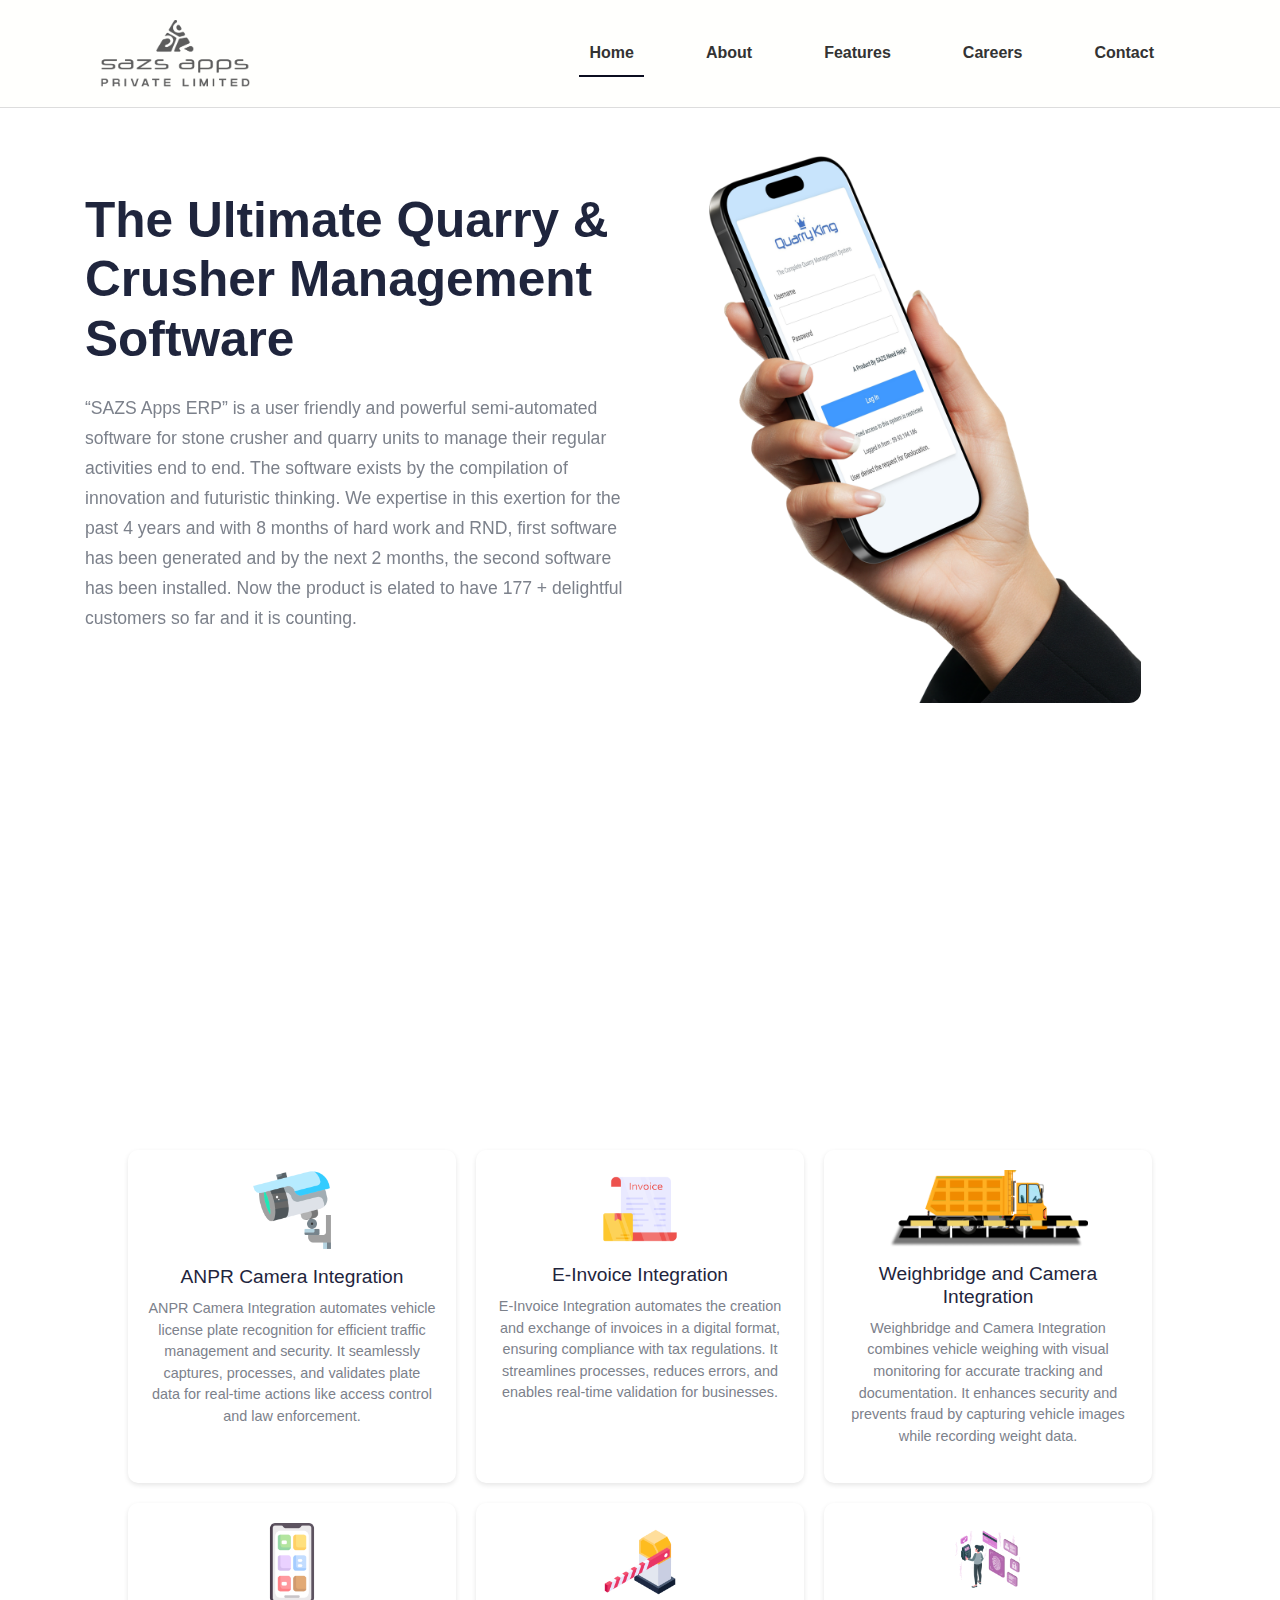
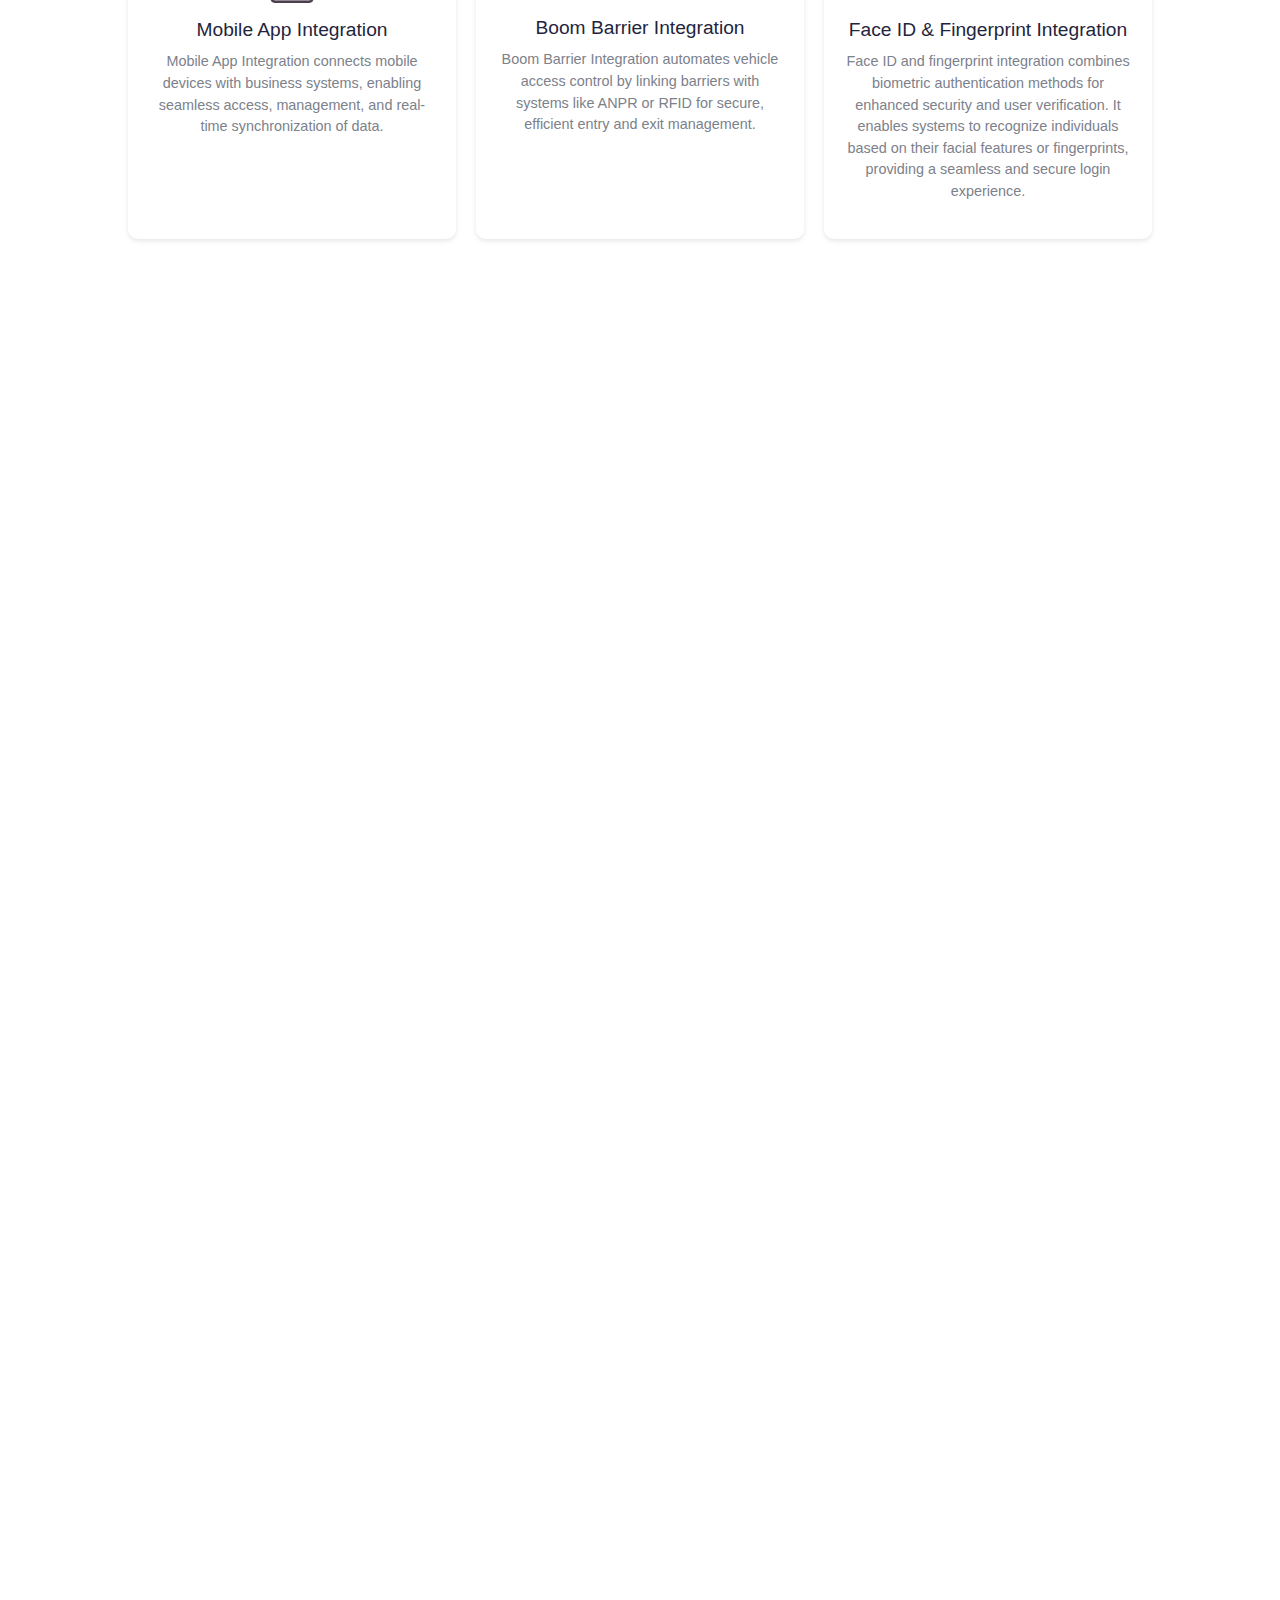
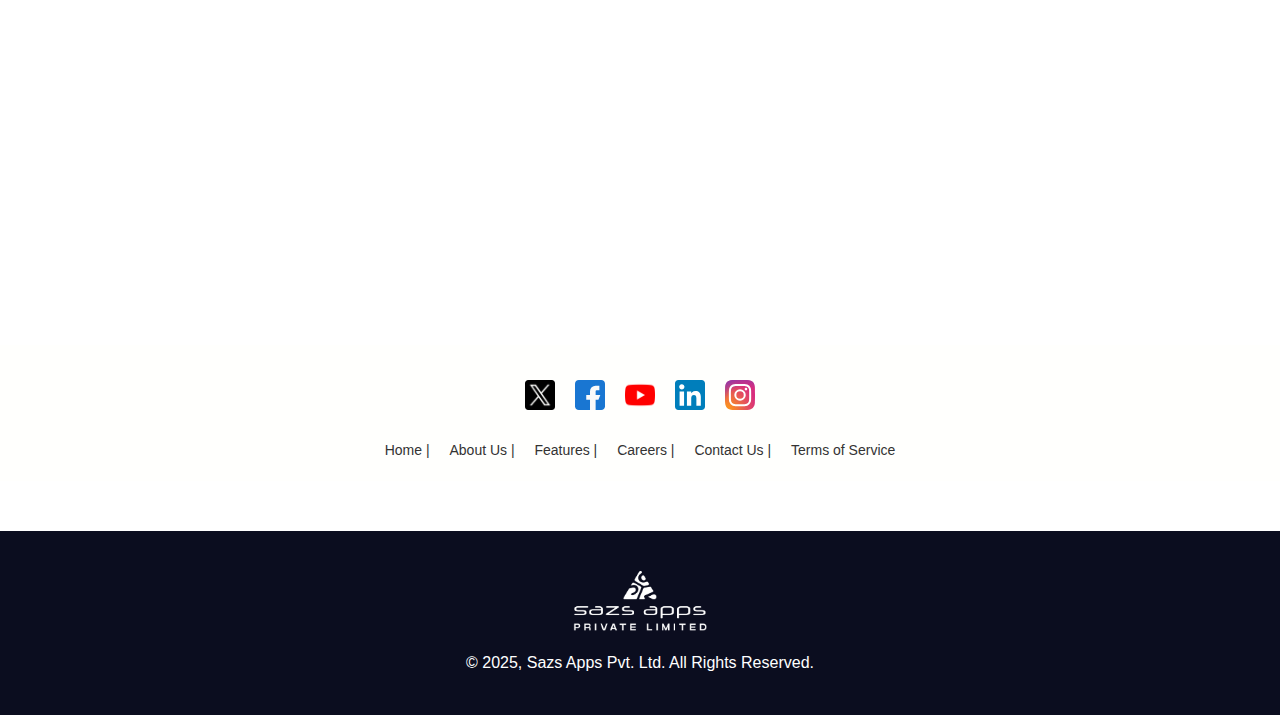
==== commit 206a12c3: "suma" ====
--- a/index.html
+++ b/index.html
@@ -177,7 +177,7 @@
                                 the product is elated to have 177 + delightful customers so far and it is counting.</p>
                         </div>
                         <div class="col-md-6">
-                            <img src="src/assets/content images/header45.png" class="d-block w-100 slide-img" alt="Quarry Management">
+                            <img src="src/assets/content images/login mockup.png" class="d-block w-100 slide-img" alt="Quarry Management">
                         </div>
                     </div>
                 </div>
@@ -195,7 +195,7 @@
                                 driving efficiency in your operations..</p>
                         </div>
                         <div class="col-md-6">
-                            <img src="src/assets/content images/quarry (1).png" class="d-block w-100 slide-img" alt="Smart Quarry Operations">
+                            <img src="src/assets/content images/quarryimg (1).png" class="d-block w-100 slide-img" alt="Smart Quarry Operations">
                         </div>
                     </div>
                 </div>
@@ -212,7 +212,7 @@
                                 and financial transactions associated with RMC production and delivery.</p>
                         </div>
                         <div class="col-md-6">
-                            <img src="src/assets/content images/RMC plant (1).png" class="d-block w-100 slide-img" alt="Trusted by Businesses">
+                            <img src="src/assets/content images/rmcimg.png" class="d-block w-100 slide-img" alt="Trusted by Businesses">
                         </div>
                     </div>
                 </div>
@@ -542,7 +542,7 @@
           <!-- <a href="./production.html" class="f">production</a> -->
           <a href="./src/pagss/careers.html" class="f">Careers</a>
           <a href="./src/pagss/contact.html" class="f">Contact Us</a>
-          <a href="#" class="f">Terms of Service</a>
+          <a href="./src/pagss/Terms of Service.html" class="f">Terms of Service</a>
           
         </div>
       </footer>
--- a/style.css
+++ b/style.css
@@ -251,7 +251,7 @@
   } */
 
   .carousel-inner {
-    height: 100vh;
+    height: 80vh;
   }
   .carousel-item {
     height: 100vh;
@@ -265,7 +265,7 @@
     margin-top: 100px;
   }
   .text-content {
-    margin-top: 80px;
+    /* margin-top: 0px; */
   }
 .container-mt-5{
     display: flex !important;
@@ -277,7 +277,7 @@
 }
 /* Text Styling */
 .text-content {
-    padding: 30px;
+    padding: 10px;
 }
 .carousel-item.active .slide-img {
     /* transform: scale(0.9 !important; */
@@ -321,7 +321,7 @@
 }
 
 .carousel-item:nth-child(1) .slide-img {
-    width: 100% !important;  /* Adjust width as needed */
+    width: 80% !important;  /* Adjust width as needed */
     height: auto; /* Maintain aspect ratio */
     margin: 0 auto; /* Center the image */
     display: block;
@@ -340,7 +340,7 @@
     height: auto; /* Maintain aspect ratio */
     margin: 0 auto; /* Center the image */
     display: block;
-    margin-left: -60PX !important;
+    margin-left: -10PX !important;
 }
 .carousel-item:nth-child(4) .slide-img {
     width: 100% !important;  /* Adjust width as needed */
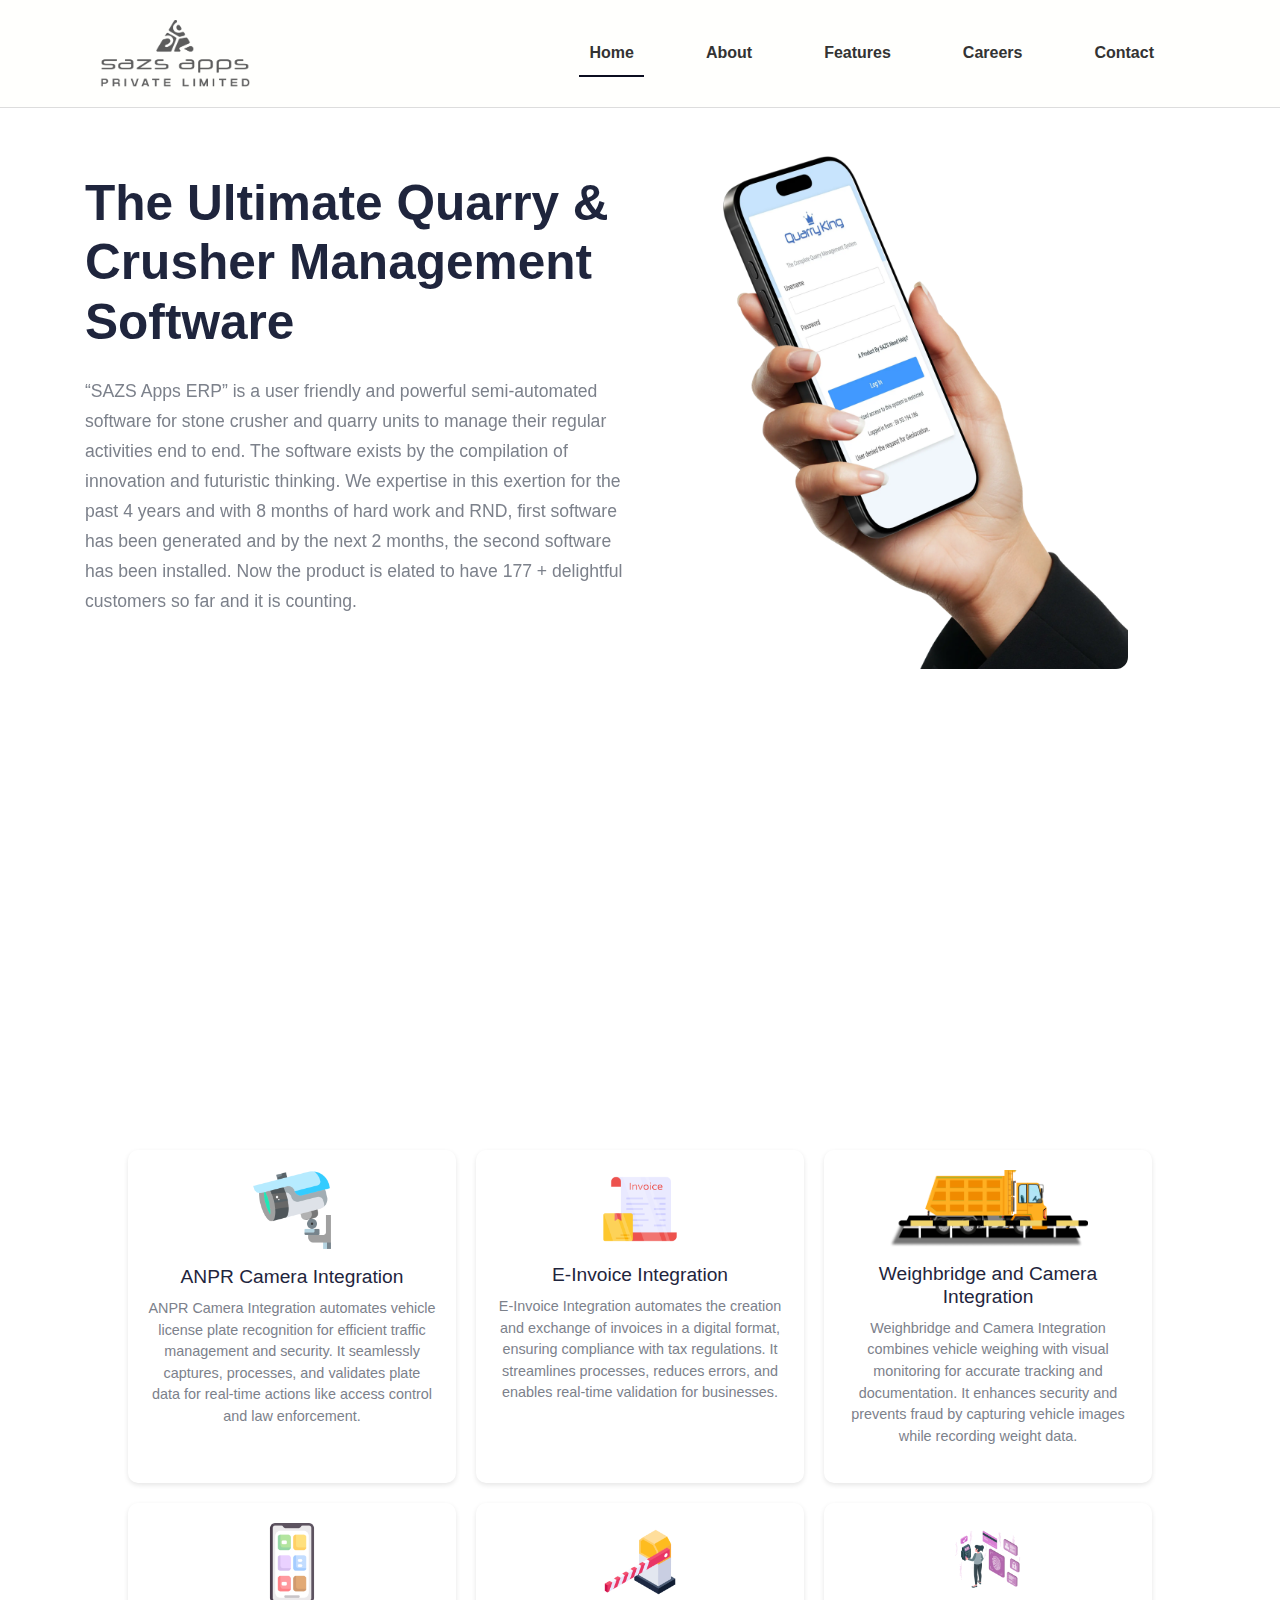
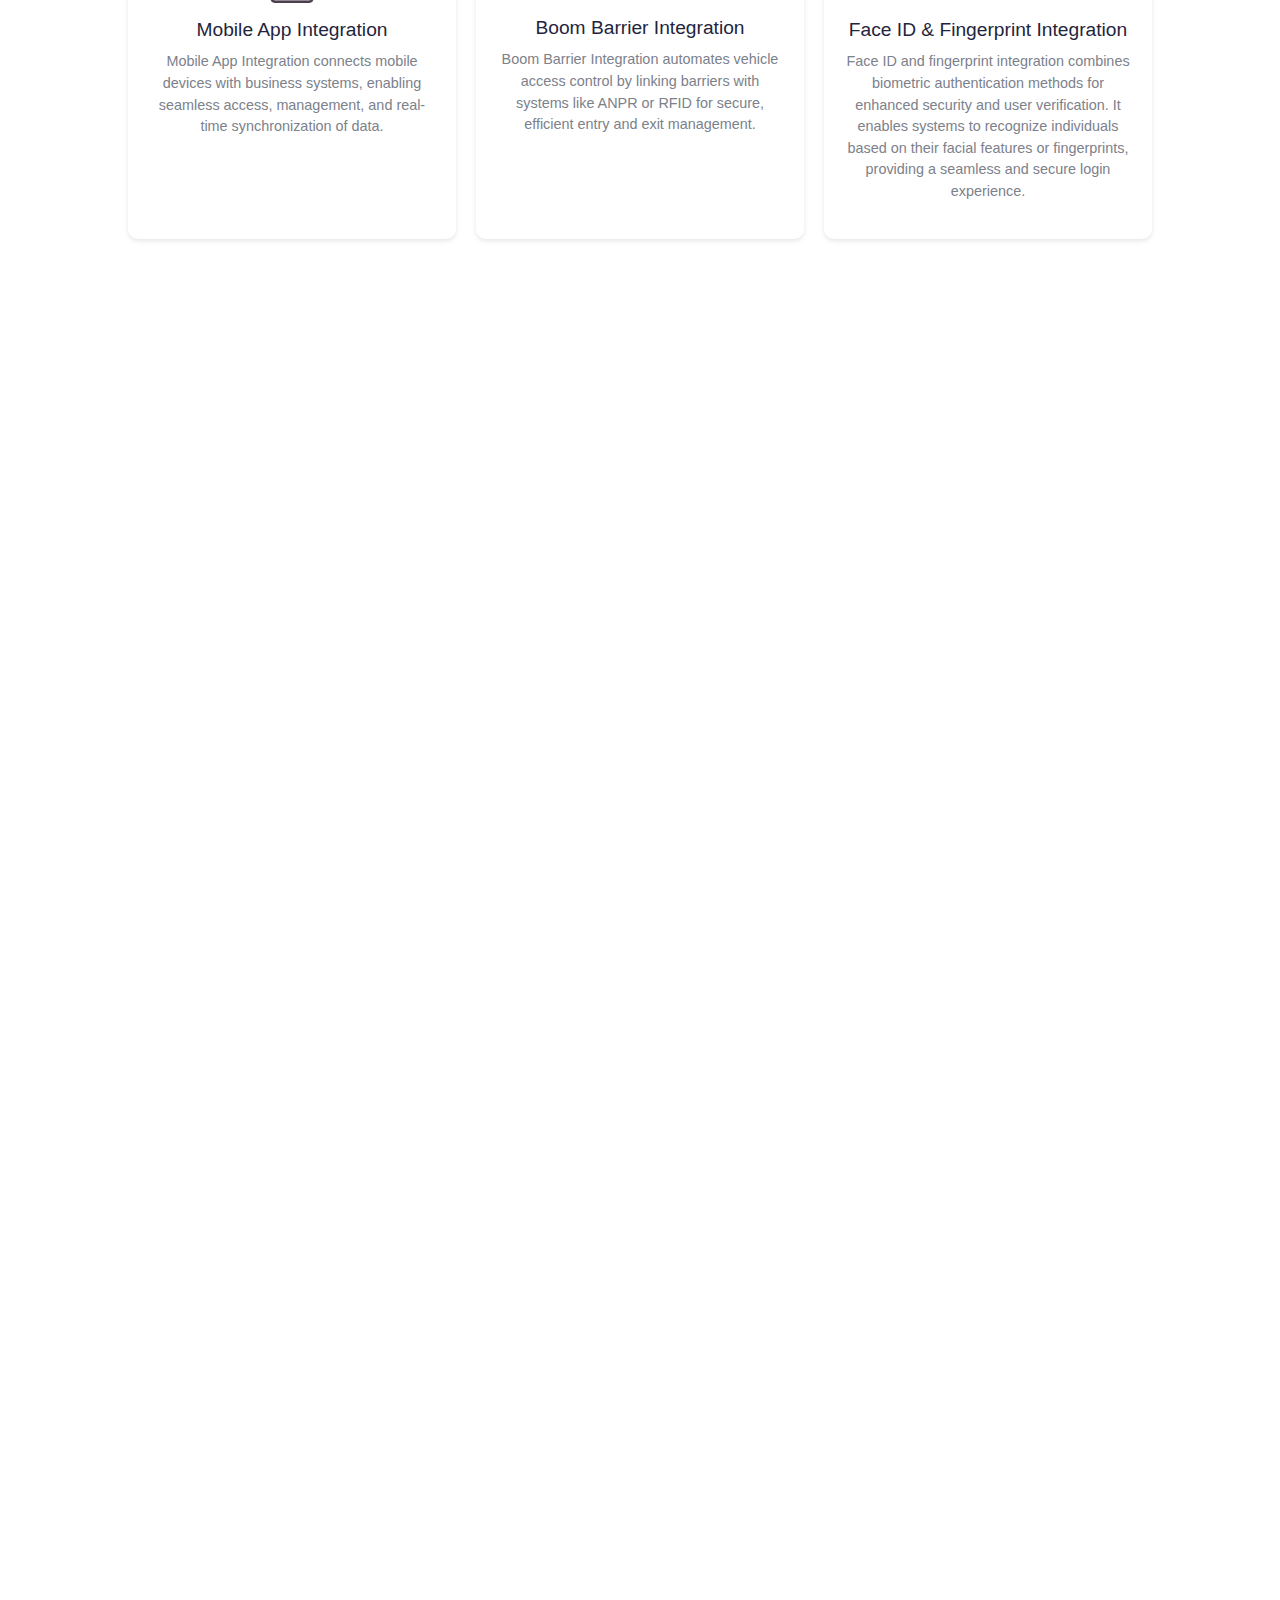
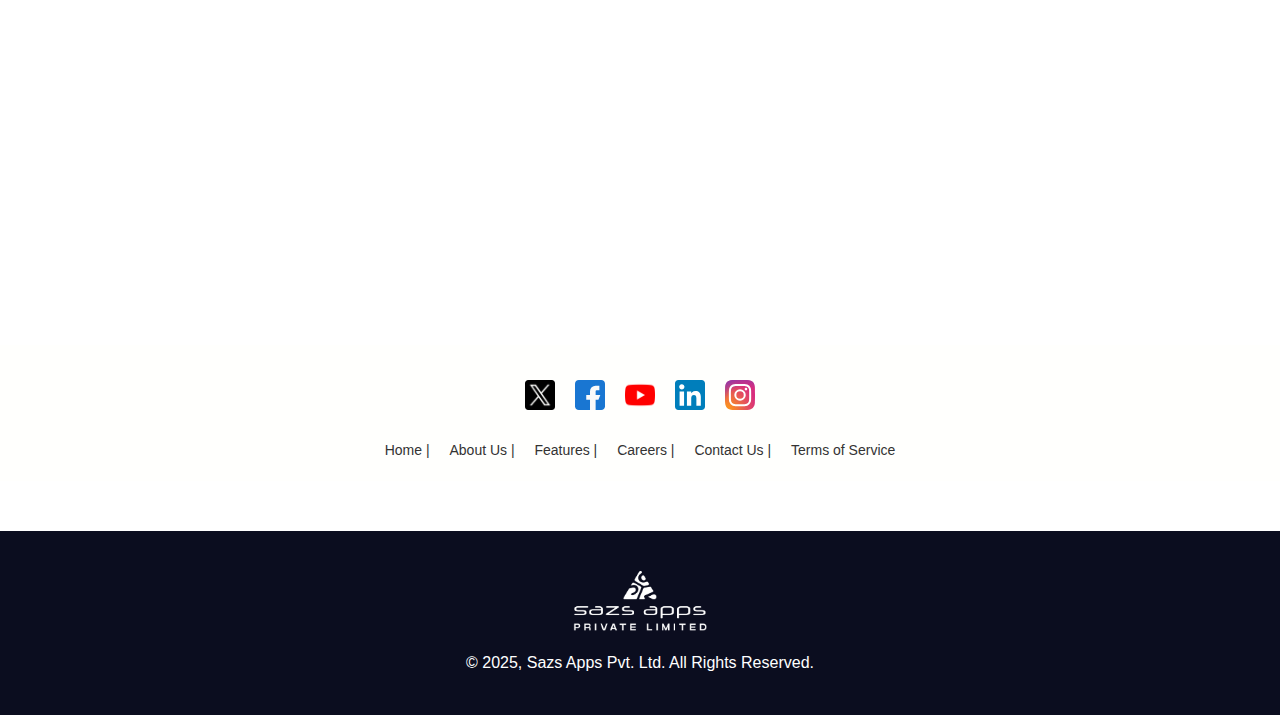
==== commit 821955f1: "Terms of Service and images" ====
--- a/index.html
+++ b/index.html
@@ -177,7 +177,7 @@
                                 the product is elated to have 177 + delightful customers so far and it is counting.</p>
                         </div>
                         <div class="col-md-6">
-                            <img src="src/assets/content images/login mockup.png" class="d-block w-100 slide-img" alt="Quarry Management">
+                            <img src="src/assets/content images/login mockup.webp" class="d-block w-100 slide-img" alt="Quarry Management">
                         </div>
                     </div>
                 </div>
@@ -195,7 +195,7 @@
                                 driving efficiency in your operations..</p>
                         </div>
                         <div class="col-md-6">
-                            <img src="src/assets/content images/quarryimg (1).png" class="d-block w-100 slide-img" alt="Smart Quarry Operations">
+                            <img src="src/assets/content images/quarryimg.webp" class="d-block w-100 slide-img" alt="Smart Quarry Operations">
                         </div>
                     </div>
                 </div>
@@ -212,7 +212,7 @@
                                 and financial transactions associated with RMC production and delivery.</p>
                         </div>
                         <div class="col-md-6">
-                            <img src="src/assets/content images/rmcimg.png" class="d-block w-100 slide-img" alt="Trusted by Businesses">
+                            <img src="src/assets/content images/rmcimg.webp" class="d-block w-100 slide-img" alt="Trusted by Businesses">
                         </div>
                     </div>
                 </div>
@@ -230,7 +230,7 @@
                                 distribution..</p>
                         </div>
                         <div class="col-md-6">
-                            <img src="src/assets/content images/Bricks and pavers.png" class="d-block w-100 slide-img" alt="Trusted by Businesses">
+                            <img src="src/assets/content images/bricksimg.webp" class="d-block w-100 slide-img" alt="Trusted by Businesses">
                         </div>
                     </div>
                 </div>
@@ -550,7 +550,7 @@
 
 
     <footer class="footer">
-        <img src="src/assets/logo/sazsapps logo wht.png" alt="Zoho Logo">
+        <img src="src/assets/logo/sazsapps logo wht.png" alt="sazs Logo">
         <div>© 2025, Sazs Apps Pvt. Ltd. All Rights Reserved.</div>
 
         <button class="scroll-top" aria-label="Scroll to top">
--- a/style.css
+++ b/style.css
@@ -321,7 +321,7 @@
 }
 
 .carousel-item:nth-child(1) .slide-img {
-    width: 80% !important;  /* Adjust width as needed */
+    width: 75% !important;  /* Adjust width as needed */
     height: auto; /* Maintain aspect ratio */
     margin: 0 auto; /* Center the image */
     display: block;
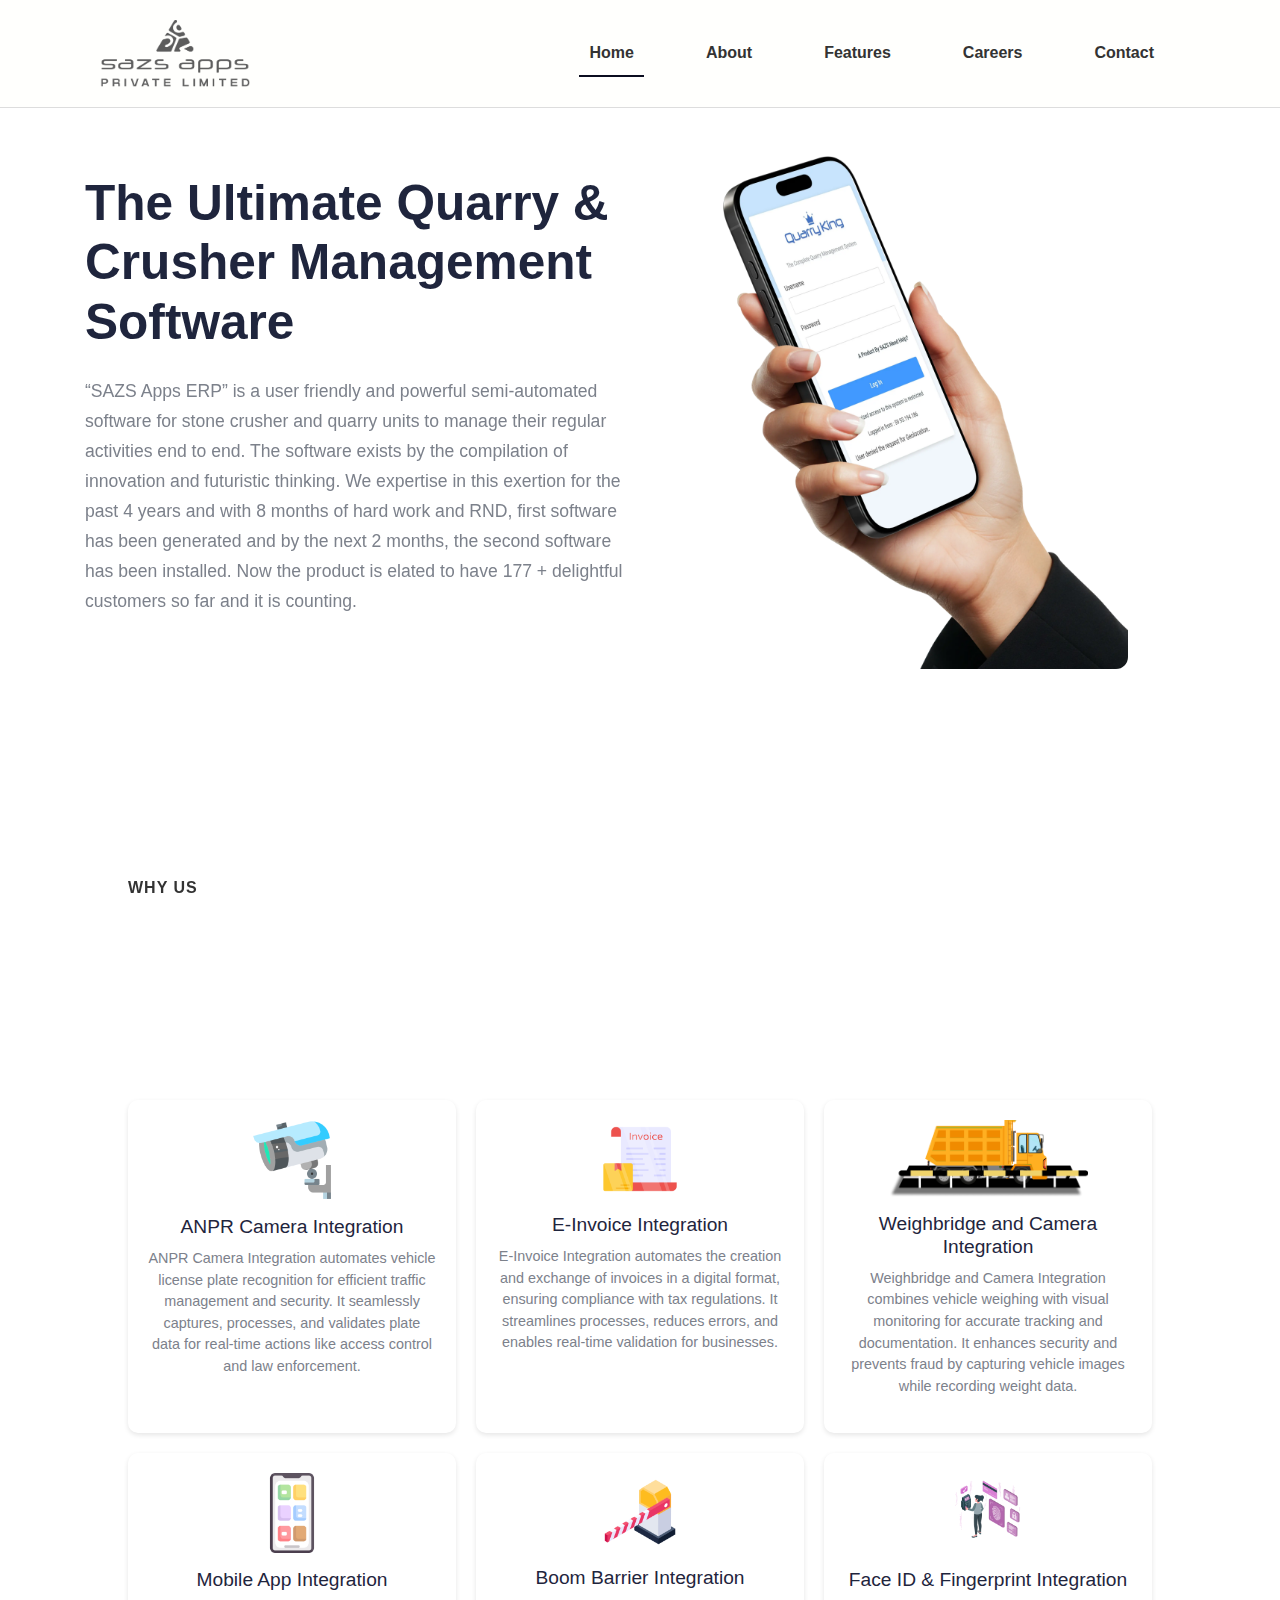
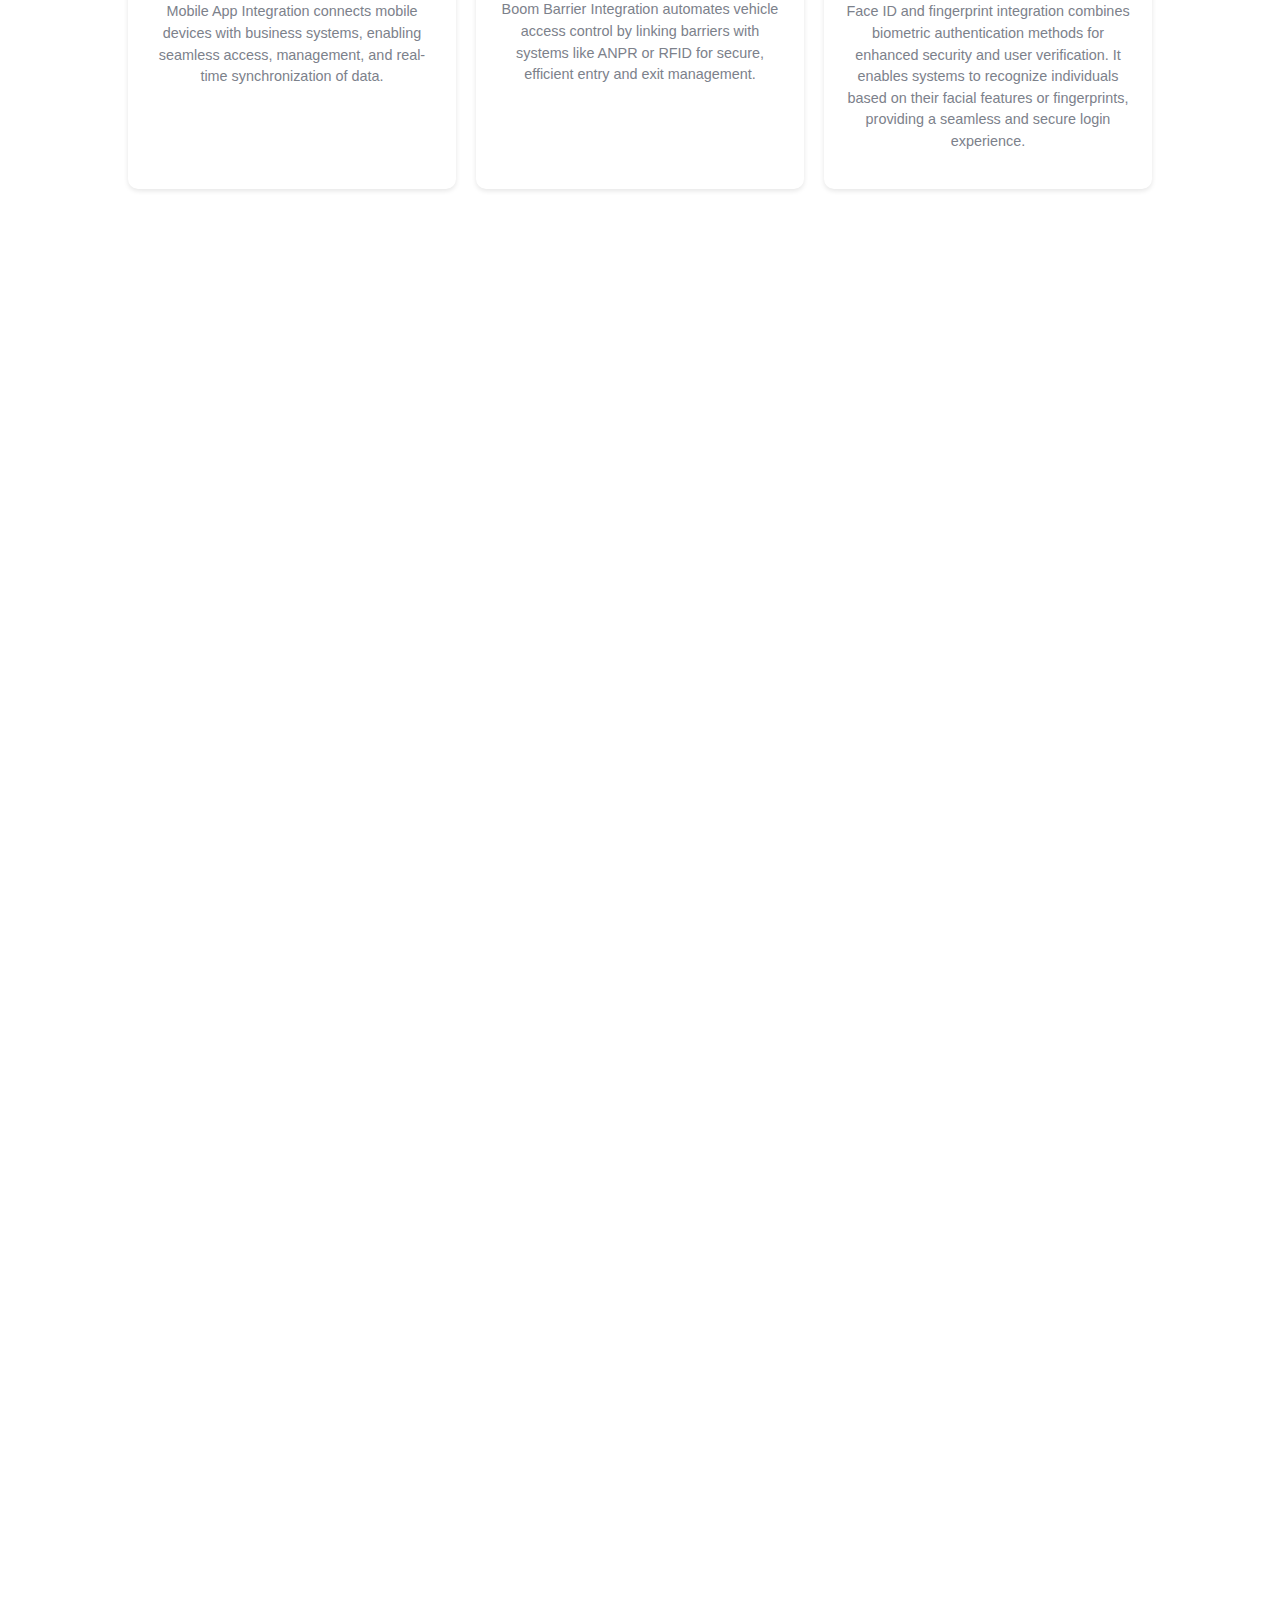
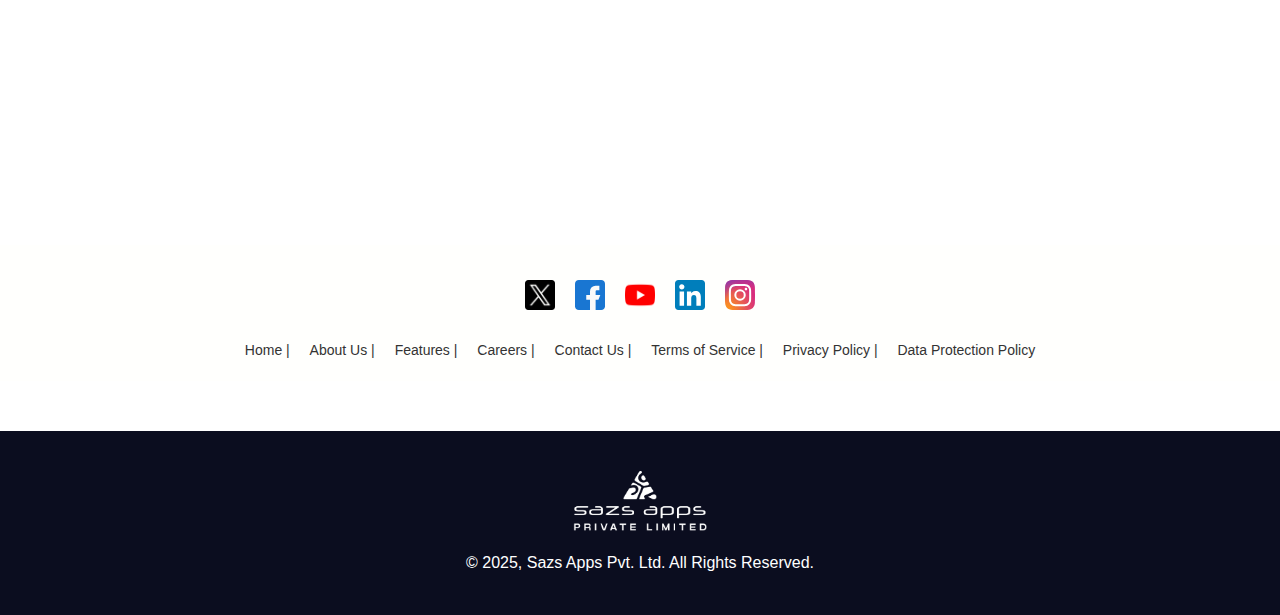
==== commit 4ac0e221: "privacy policy" ====
--- a/index.html
+++ b/index.html
@@ -183,7 +183,7 @@
                 </div>
 
                 <!-- Slide 2 -->
-                <div class="carousel-item">
+                <!-- <div class="carousel-item">
                     <div class="row align-items-center">
                         <div class="col-md-6 text-content">
                             <h2>SAZS - QUARRY KING</h2>
@@ -198,13 +198,13 @@
                             <img src="src/assets/content images/quarryimg.webp" class="d-block w-100 slide-img" alt="Smart Quarry Operations">
                         </div>
                     </div>
-                </div>
+                </div> -->
 
                 <!-- Slide 3 -->
                 <div class="carousel-item">
                     <div class="row align-items-center">
                         <div class="col-md-6 text-content">
-                            <h2>  SAZS - READY MIX CEMENT</h2>
+                            <h2>  SAZS -  ERP FOR READY MIX CONCRETE </h2>
                             <p> Introducing our cutting-edge RMC Billing Software, a comprehensive solution designed to
                                 simplify and optimize the financial aspects of Ready-Mix Concrete
                                 (RMC) businesses. Built with the unique needs of the concrete industry in mind, our software
@@ -221,7 +221,7 @@
                 <div class="carousel-item">
                     <div class="row align-items-center">
                         <div class="col-md-6 text-content">
-                            <h2> SAZS - BRICKS</h2>
+                            <h2> SAZS - ERP FOR BRICKS & PAVER</h2>
                             <p> We are thrilled to present our specialized Billing Software tailored for the unique needs of
                                 bricks and paver block manufacturers.
                                 As the backbone of your financial operations, this software is meticulously crafted to
@@ -257,8 +257,8 @@
     <section class="why-us ">
         <div class="top-line slide-in ">WHY US</div>
         <h4 class="fade-in">
-            <span class="highlight-text">Smart</span> 
-            <span class="highlight-text">Easy</span> 
+            <span class="highlight-text">Smart,</span> 
+            <span class="highlight-text">Easy &</span> 
             Automated
         </h4>
         
@@ -459,13 +459,14 @@
             </div>
             <div class="network-content zoom-in">
                 <h3></h3>
-                <h2>NO.1  <span class="succeed-text">QUARRY & CRUSHER  </span>ERP SOFTWARE </h2>
+                <h2>NO.1  <span class="succeed-text">QUARRY & CRUSHER </span>, SAZS BRICKS,<span class="succeed-text"> SAZS RMC </span>ERP SOFTWARE </h2>
                 <ul>
                     <li>🔐 Safe And Secure</li>
                     <li>🤝 User friendly</li>
                     <li>♾️ Unlimited Login</li>
                     <li>🔄 Secured & Domain Specific</li>
                 </ul>
+                <a href="./src/pagss/Features.html" class="join-button">learn more</a>
             </div>
         </div>
         
@@ -543,7 +544,8 @@
           <a href="./src/pagss/careers.html" class="f">Careers</a>
           <a href="./src/pagss/contact.html" class="f">Contact Us</a>
           <a href="./src/pagss/Terms of Service.html" class="f">Terms of Service</a>
-          
+          <a href="./src/pagss/Privacy Policy.html" class="f">Privacy Policy</a>
+          <a href="./src/pagss/Data Protection Policy.html" class="f">Data Protection Policy</a>
         </div>
       </footer>
 
--- a/style.css
+++ b/style.css
@@ -272,7 +272,7 @@
     justify-content: space-between !important;
     align-items: center !important;
     padding: 20px 70px !important;
-    margin: 20px 100px !important;
+    margin: 20px 50px !important;
 
 }
 /* Text Styling */
@@ -359,7 +359,7 @@
 
 .carousel-control-prev-icon,
 .carousel-control-next-icon {
-    background-color: rgba(255, 252, 252, 0.6);
+    background-color: rgba(15, 15, 15, 0.6);
     border-radius: 50%;
 }
 .carousel-control-next-icon,
@@ -657,7 +657,7 @@
 
 /* WHY US Section */
 .why-us {
-    padding: 50px 10%;
+    padding: 0px 10%;
 }
 
 .why-us .top-line {
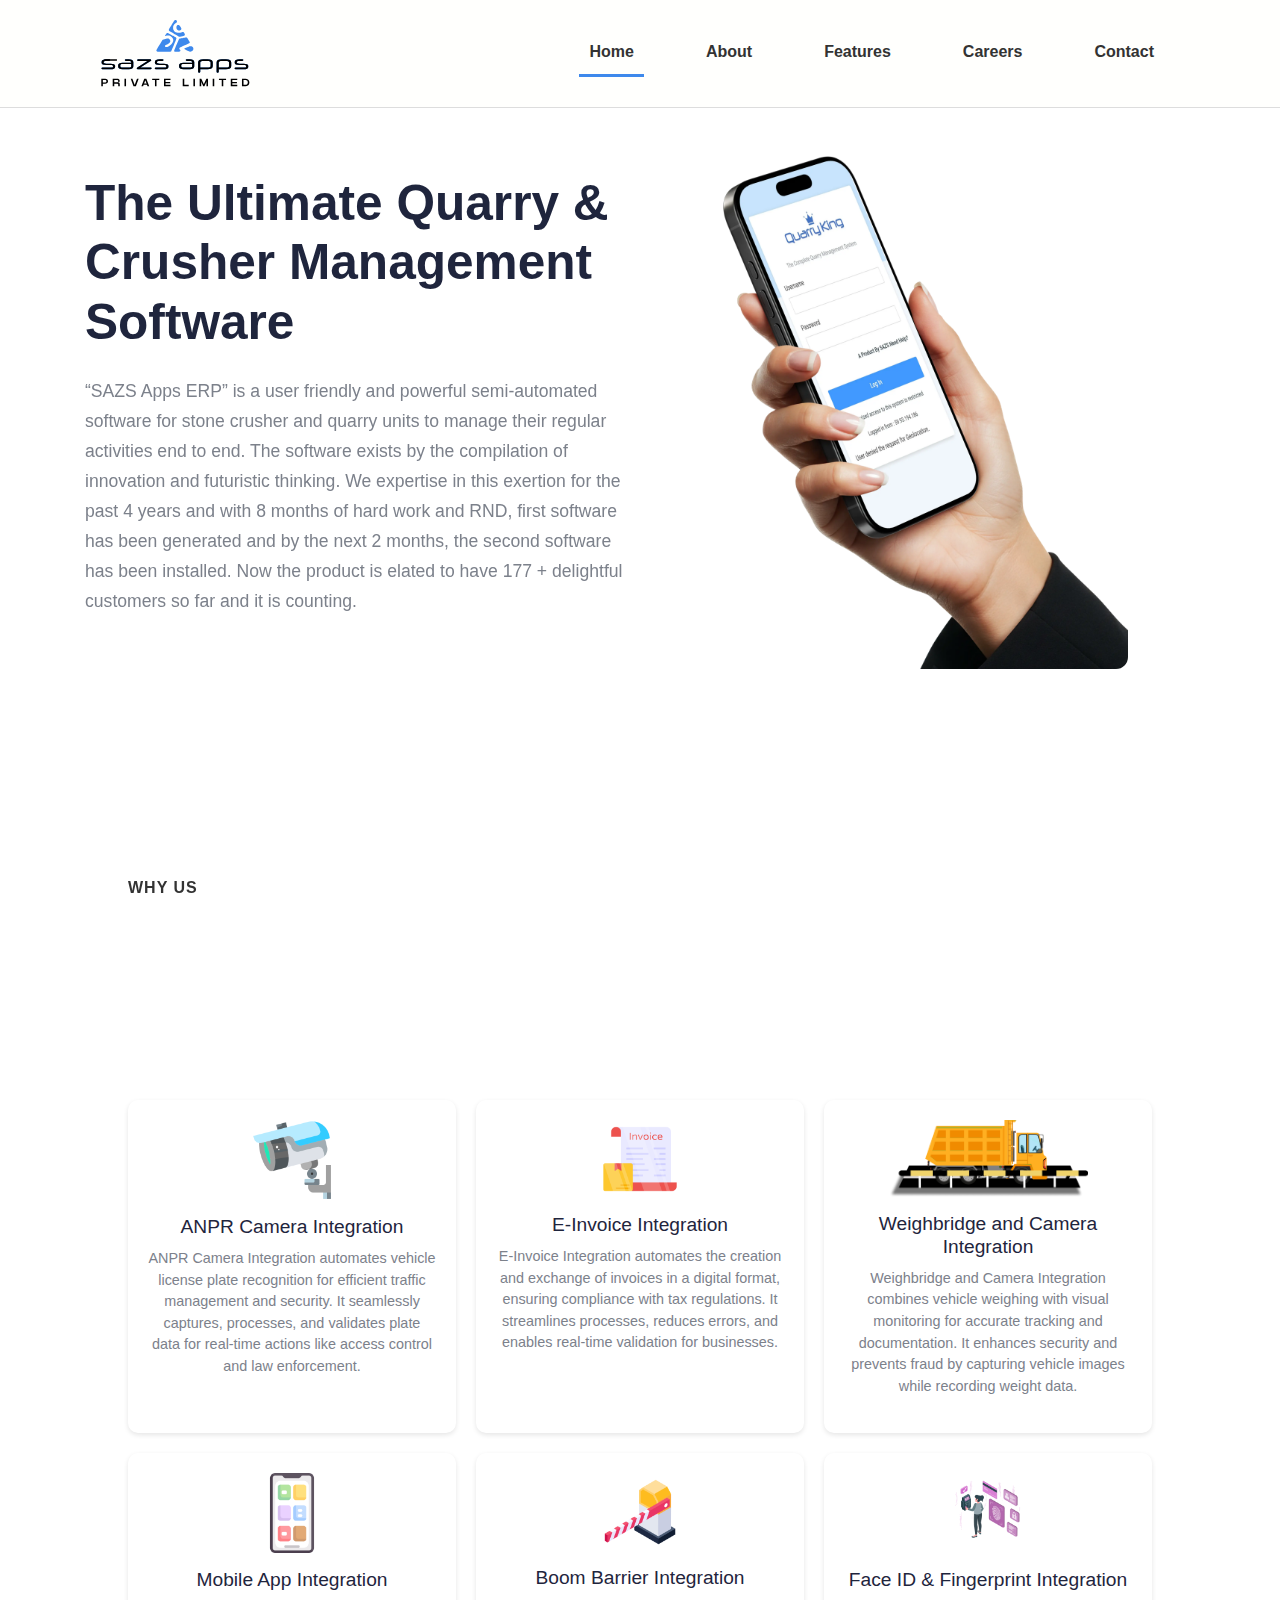
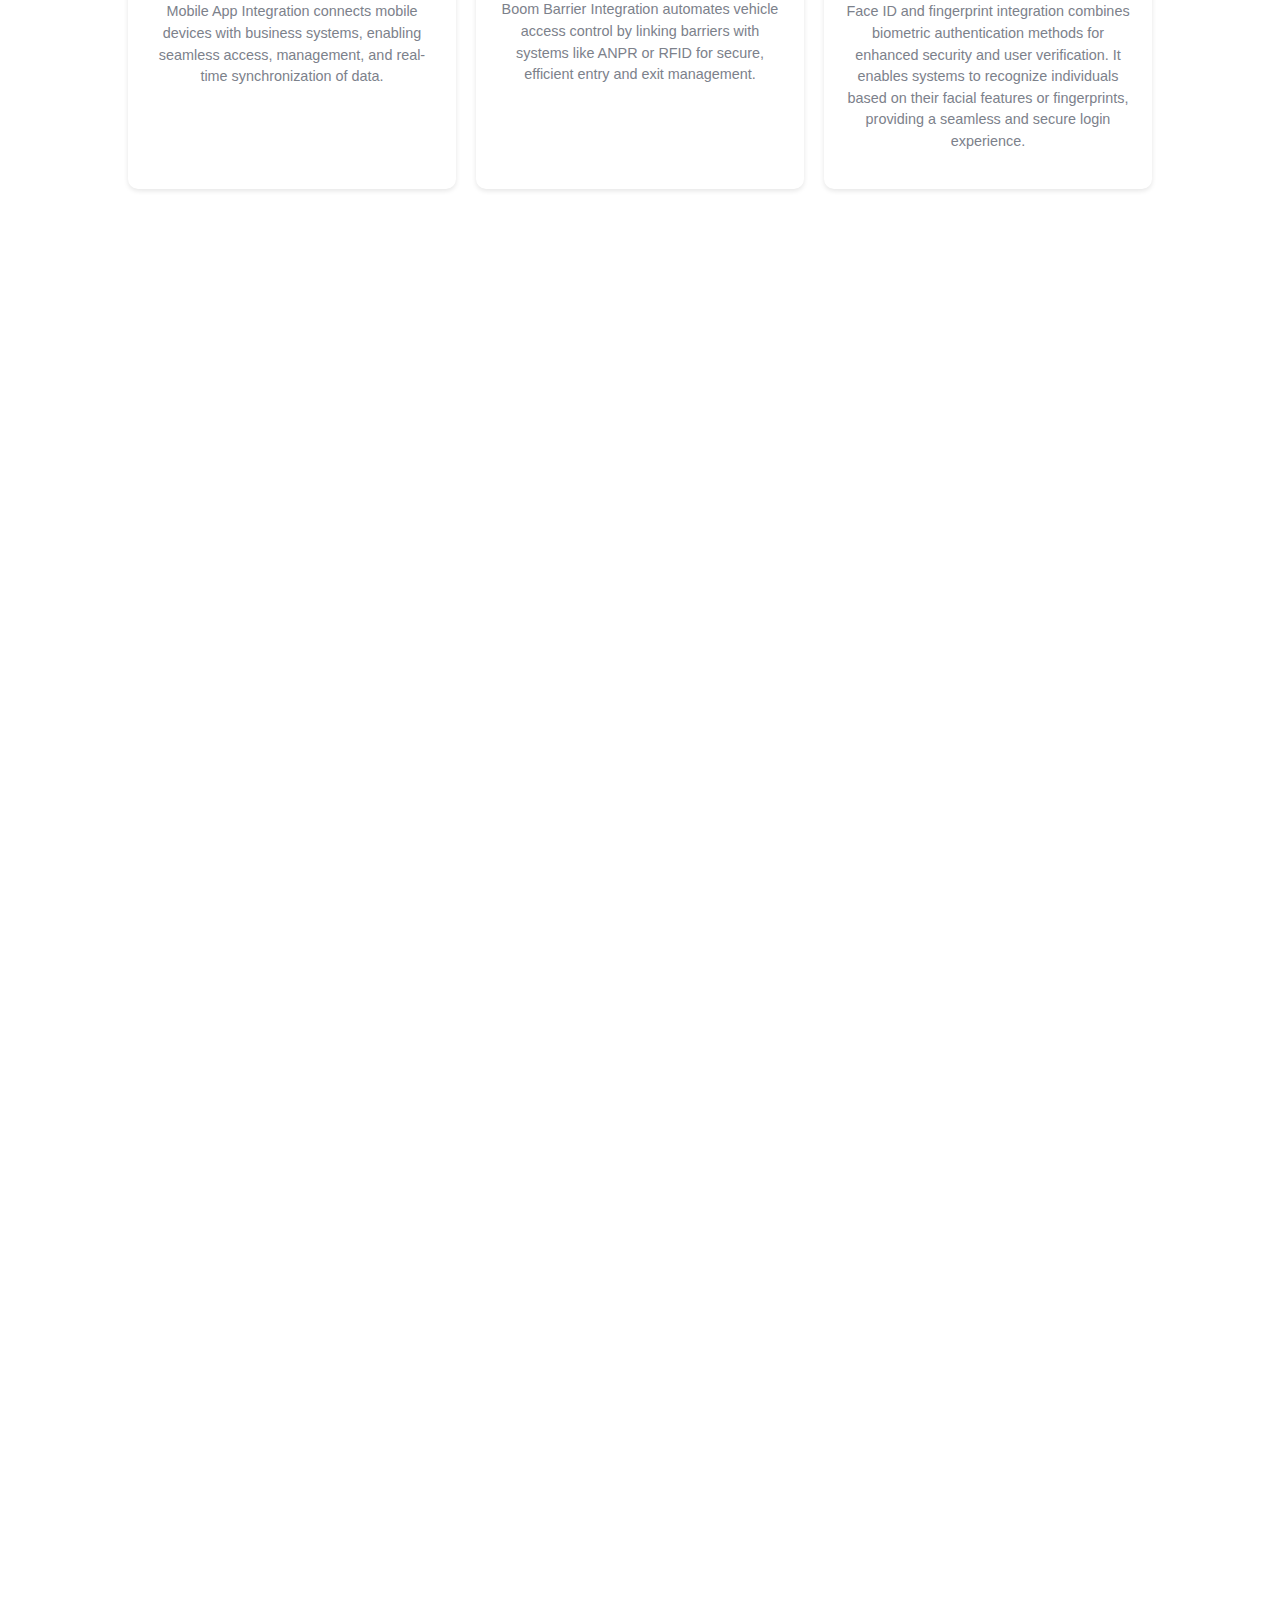
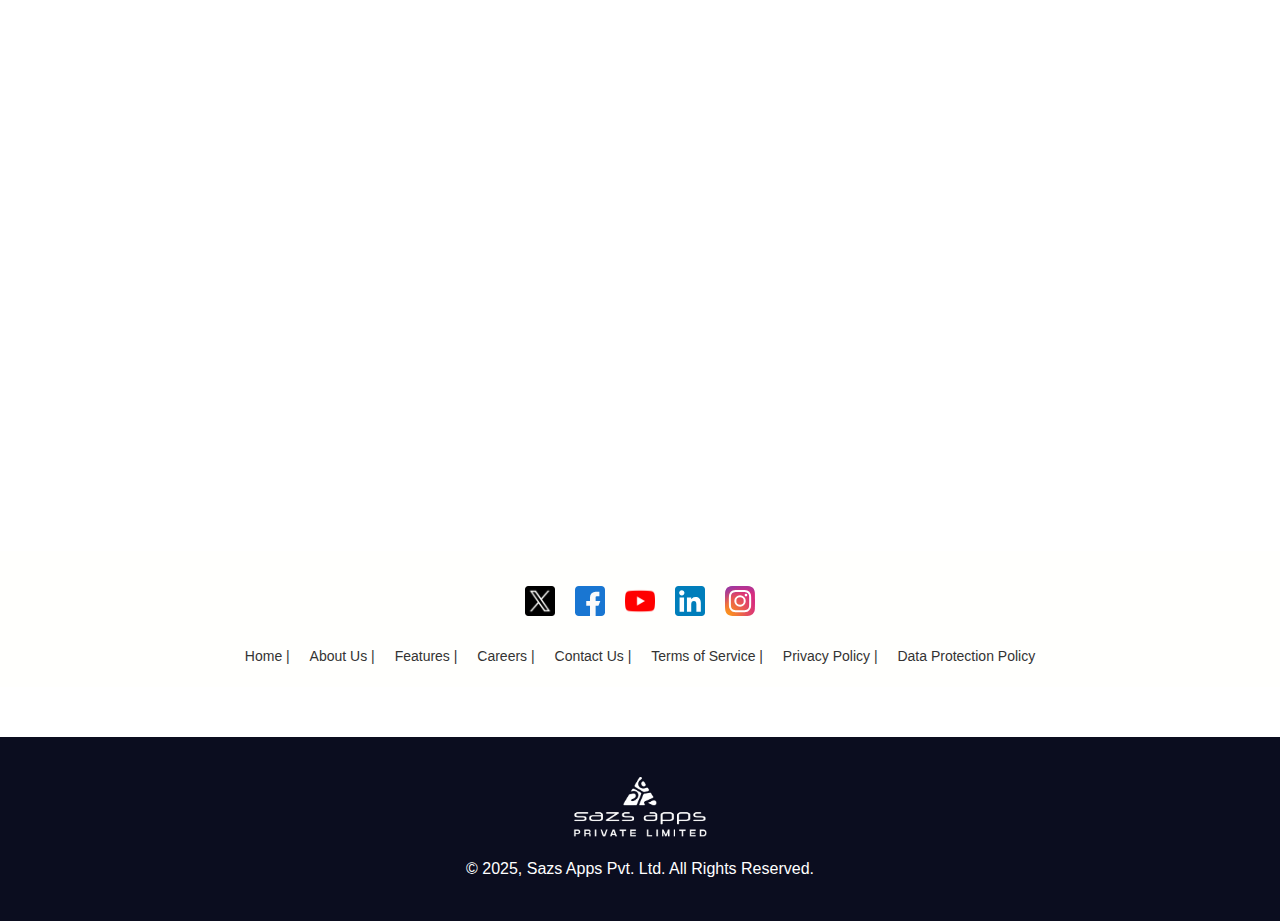
==== commit eee5bdd0: "contact" ====
--- a/index.html
+++ b/index.html
@@ -24,7 +24,7 @@
 
     <div class="header-nav">
         <div class="logo-container">
-            <img src="src/assets/logo/sazs apps logo grey.png" alt="company logo">
+            <img src="src/assets/content images/sazs logo.svg" alt="company logo">
         </div>
         <nav class="header-bar-nav">
             <a href="./index.html" class="nav-link" data-page="index">Home</a>
@@ -212,7 +212,7 @@
                                 and financial transactions associated with RMC production and delivery.</p>
                         </div>
                         <div class="col-md-6">
-                            <img src="src/assets/content images/rmcimg.webp" class="d-block w-100 slide-img" alt="Trusted by Businesses">
+                            <img src="src/assets/content images/rmcbl (1).webp" class="d-block w-100 slide-img" alt="Trusted by Businesses">
                         </div>
                     </div>
                 </div>
@@ -230,7 +230,7 @@
                                 distribution..</p>
                         </div>
                         <div class="col-md-6">
-                            <img src="src/assets/content images/bricksimg.webp" class="d-block w-100 slide-img" alt="Trusted by Businesses">
+                            <img src="src/assets/content images/bricksbl (1).webp" class="d-block w-100 slide-img" alt="Trusted by Businesses">
                         </div>
                     </div>
                 </div>
@@ -454,7 +454,7 @@
         <div class="network-container">
             <div class="network-graphic">
                 <img class="flex-direction slide-in"
-                    src="src/assets/content images/team-happy-cartoon-people-taking-first-place-b.png"
+                    src="src/assets/content images/no1 (1).svg"
                     alt="">
             </div>
             <div class="network-content zoom-in">
@@ -476,7 +476,7 @@
     <footer class="footer-container fade-in">
         <div class="footer-content">
             <h1 class="heading zoom-in">We're Growing!</h1>
-            <a href="./src/pagss/contact.html" class="join-button">Join us</a>
+            <a href="./src/pagss/contact.html" class="join-button">Contact Us</a>
 <!-- 
             <div class="social-links">
                 <a href="#" class="linkedin-icon">
--- a/style.css
+++ b/style.css
@@ -77,7 +77,7 @@
 
 /* Active link (adds underline) */
 .nav-link.active {
-    border-bottom: 2px solid #0b0d1f; /* Change color as needed */
+    border-bottom: 3px solid #3E89EC; /* Change color as needed */
     font-weight: bold;
 }
 
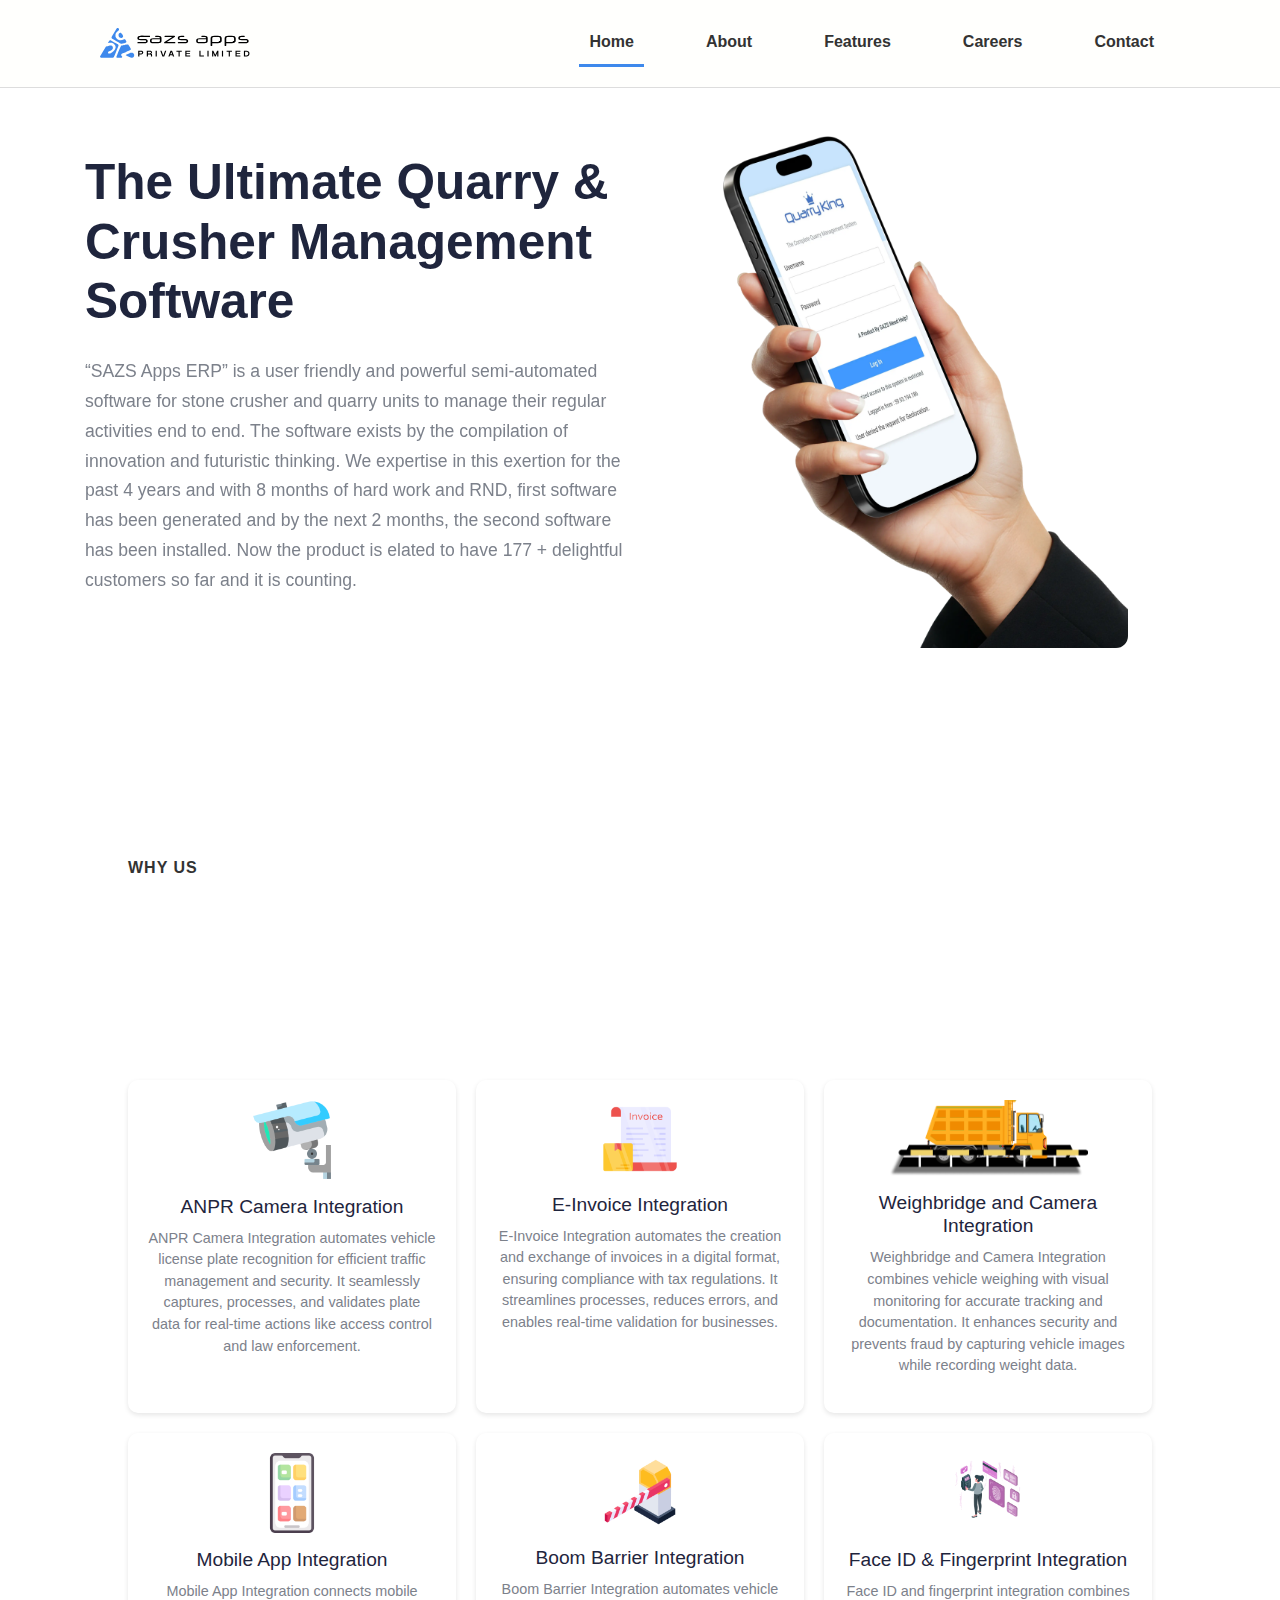
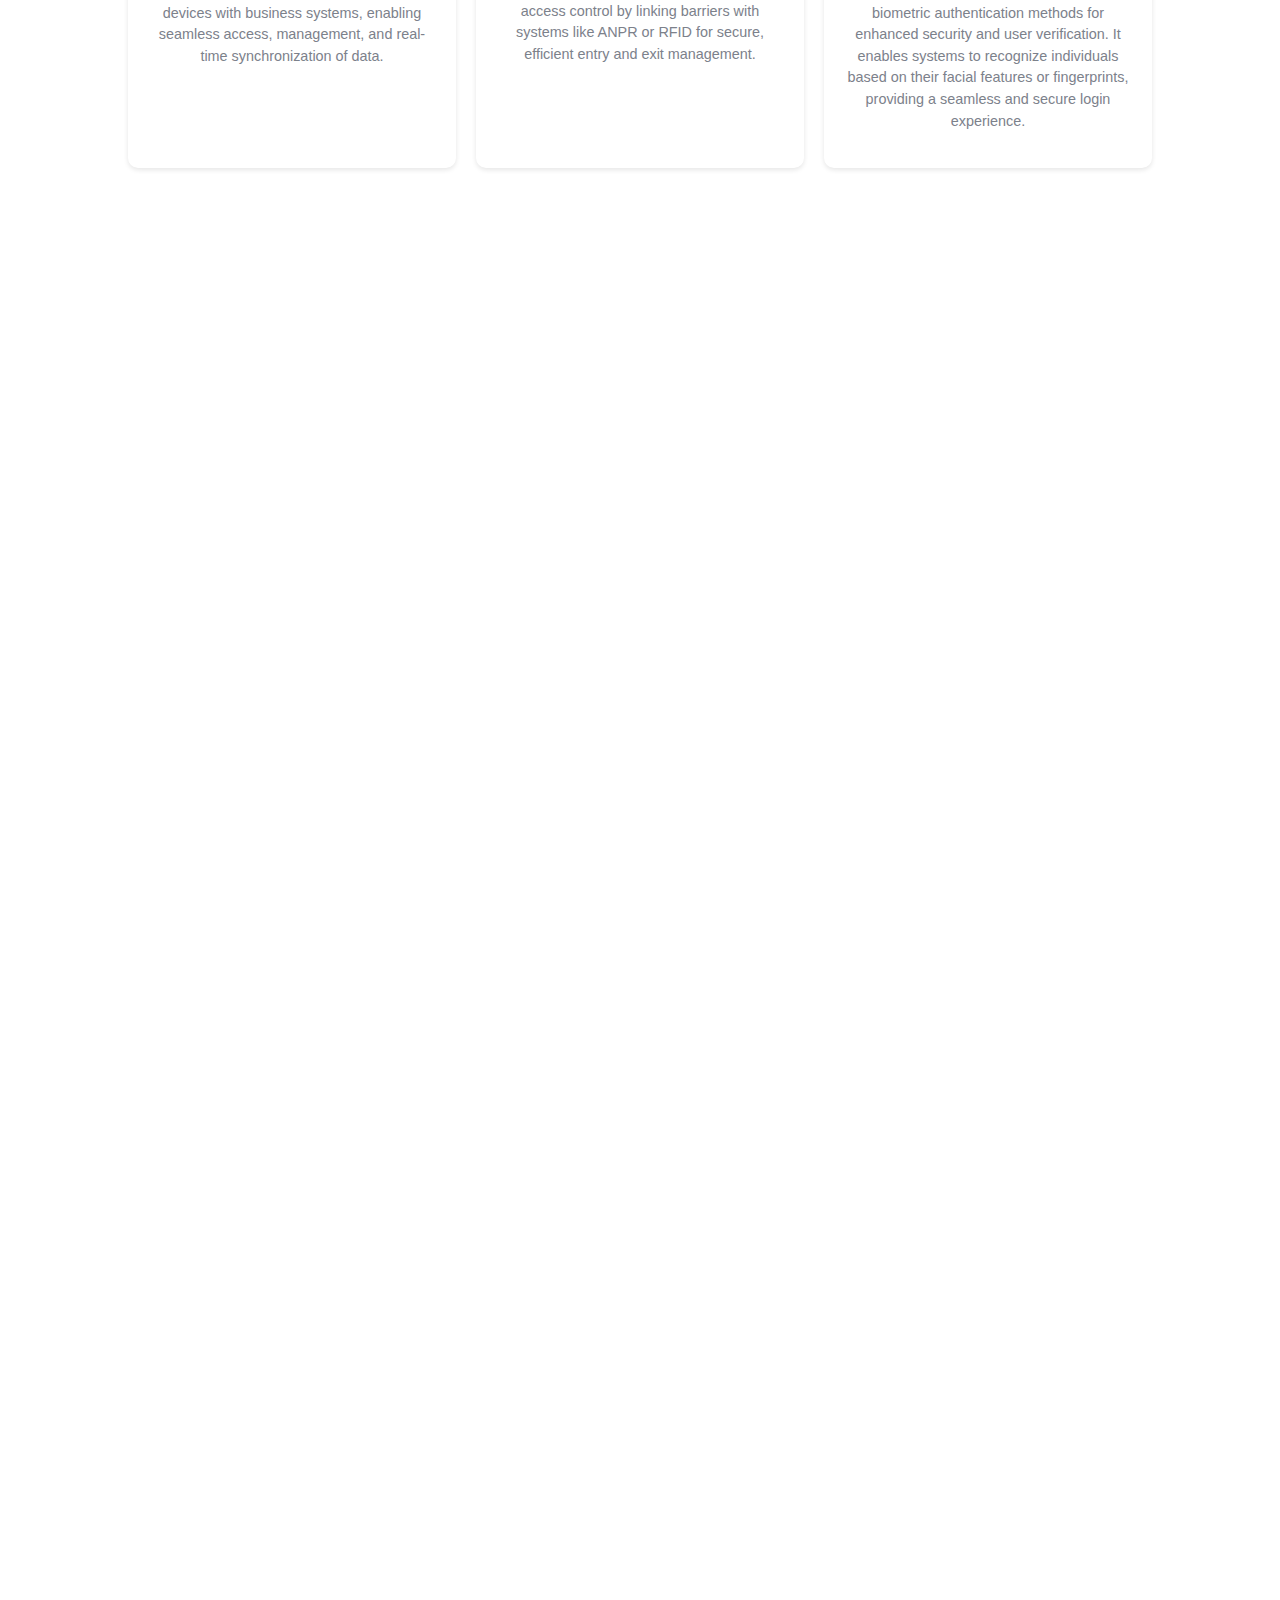
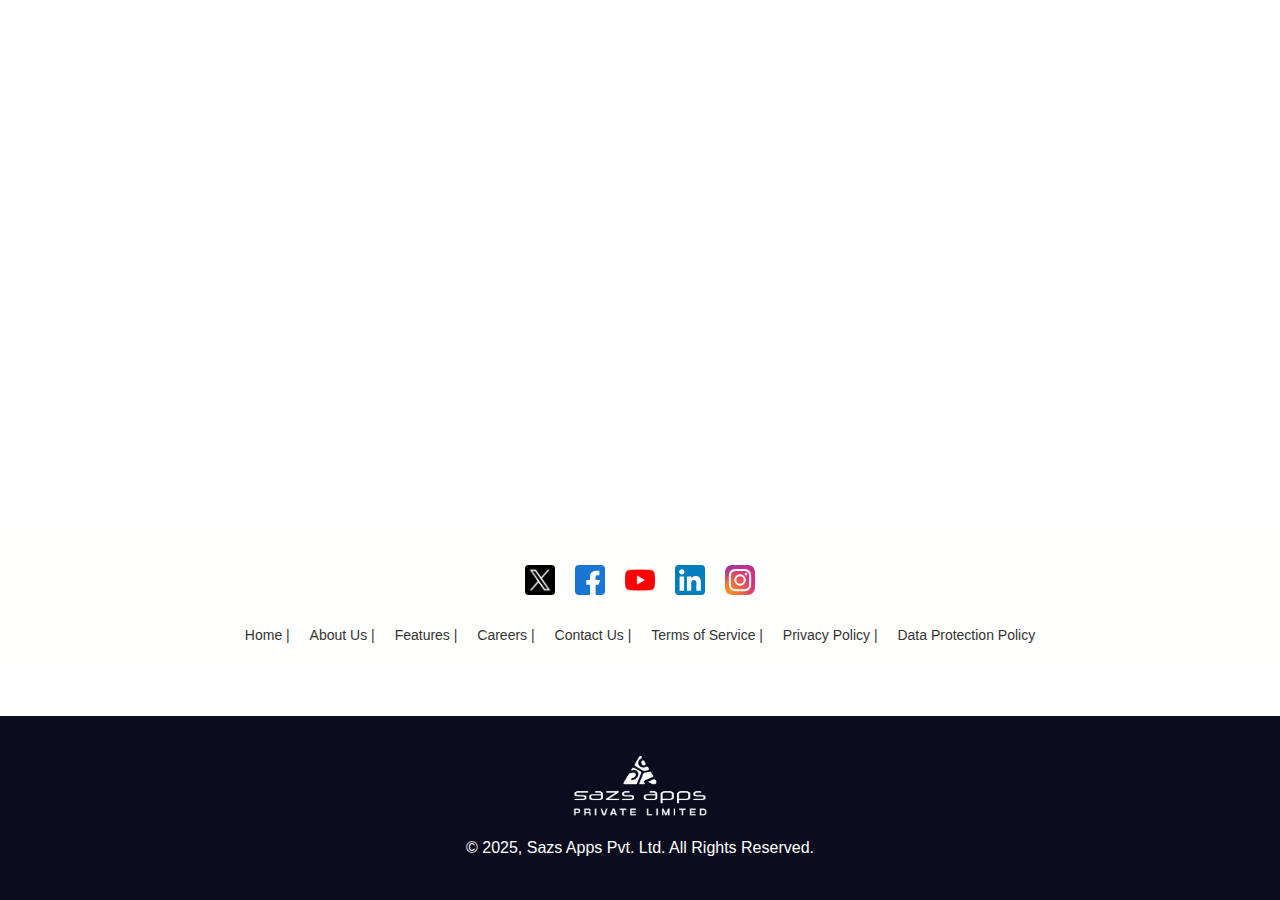
==== commit 73fec321: "poup" ====
--- a/index.html
+++ b/index.html
@@ -4,7 +4,7 @@
 <head>
     <meta charset="UTF-8">
     <meta name="viewport" content="width=device-width, initial-scale=1.0">
-    <title> SAZS APP</title>
+    <title> SAZS APPS | Best ERP for Quarry, Crusher, Bricks, Pavers & Ready Mix Concrete</title>
 
     <link rel="icon" type="image/x-icon" href="./src/assets/logo/LOGO_white.ico">
     <link rel="stylesheet" href="style.css">
@@ -24,7 +24,7 @@
 
     <div class="header-nav">
         <div class="logo-container">
-            <img src="src/assets/content images/sazs logo.svg" alt="company logo">
+            <img src="src/assets/logo/logo2.svg" alt="company logo">
         </div>
         <nav class="header-bar-nav">
             <a href="./index.html" class="nav-link" data-page="index">Home</a>
@@ -115,6 +115,13 @@
     </div>
 
     <script>
+        function openNav() {
+    document.getElementById("mySidenav").style.width = "250px"; // Open sidenav
+}
+
+function closeNav() {
+    document.getElementById("mySidenav").style.width = "0"; // Close sidenav
+}
         let lastScrollTop = 0;
         const header = document.querySelector('.header-nav');
         
--- a/style.css
+++ b/style.css
@@ -6,7 +6,7 @@
 }
 
 body {
-    font-family: "Nunito", sans-serif !important;
+    font-family: "Nunito", sans-serif ,  !important;
     background-color: rgb(255, 255, 253);
     color: #333;
 }
@@ -30,6 +30,11 @@
     padding: 10px 20px !important;
     border-bottom: 1px solid #ddd !important;
     transition: top 0.3s, transform 0.3s !important; /* Smooth transition for both top and transform properties */
+
+
+    
+       
+    
 }
 
 /* Hides the header when scrolling down */
@@ -115,13 +120,23 @@
     height: 100%;
     width: 0;
     position: fixed;
-    z-index: 1;
+    z-index: 999; /* Higher z-index to overlap other content */
     top: 0;
     left: 0;
-    background-color: #111;
+    background-color: rgba(0, 0, 0, 1); /* Fully opaque black */
     overflow-x: hidden;
     transition: 0.5s;
-    /* padding-top: 60px; */
+
+
+
+    position: fixed;
+    height: 100%;
+    width: 0;
+    background-color: rgba(0, 0, 0, 1); /* Fully opaque black */
+    overflow-x: hidden;
+    transition: 0.5s;
+    z-index: 1100 !important; /* Higher than header-nav to prevent overlap */
+
 }
 
 .closebtn{
@@ -313,7 +328,7 @@
 }
 
 .carousel-control-next-icon {
-    background-color: rgb(253, 249, 249) !important;
+    background-color: rgb(27, 49, 174) !important;
 }
 /* Carousel Controls - Adjusted as Requested */
 .carousel-control-prev {
@@ -359,16 +374,21 @@
 
 .carousel-control-prev-icon,
 .carousel-control-next-icon {
-    background-color: rgba(15, 15, 15, 0.6);
+    background-color: #333!important;
     border-radius: 50%;
 }
 .carousel-control-next-icon,
 .carousel-control-prev-icon {
+    
+    background-color: #333!important;
     display: inline-block;
     width: 20px;
     height: 20px;
     
 }
+
+
+
 
 /* Responsive Design */
 @media (max-width: 768px) {
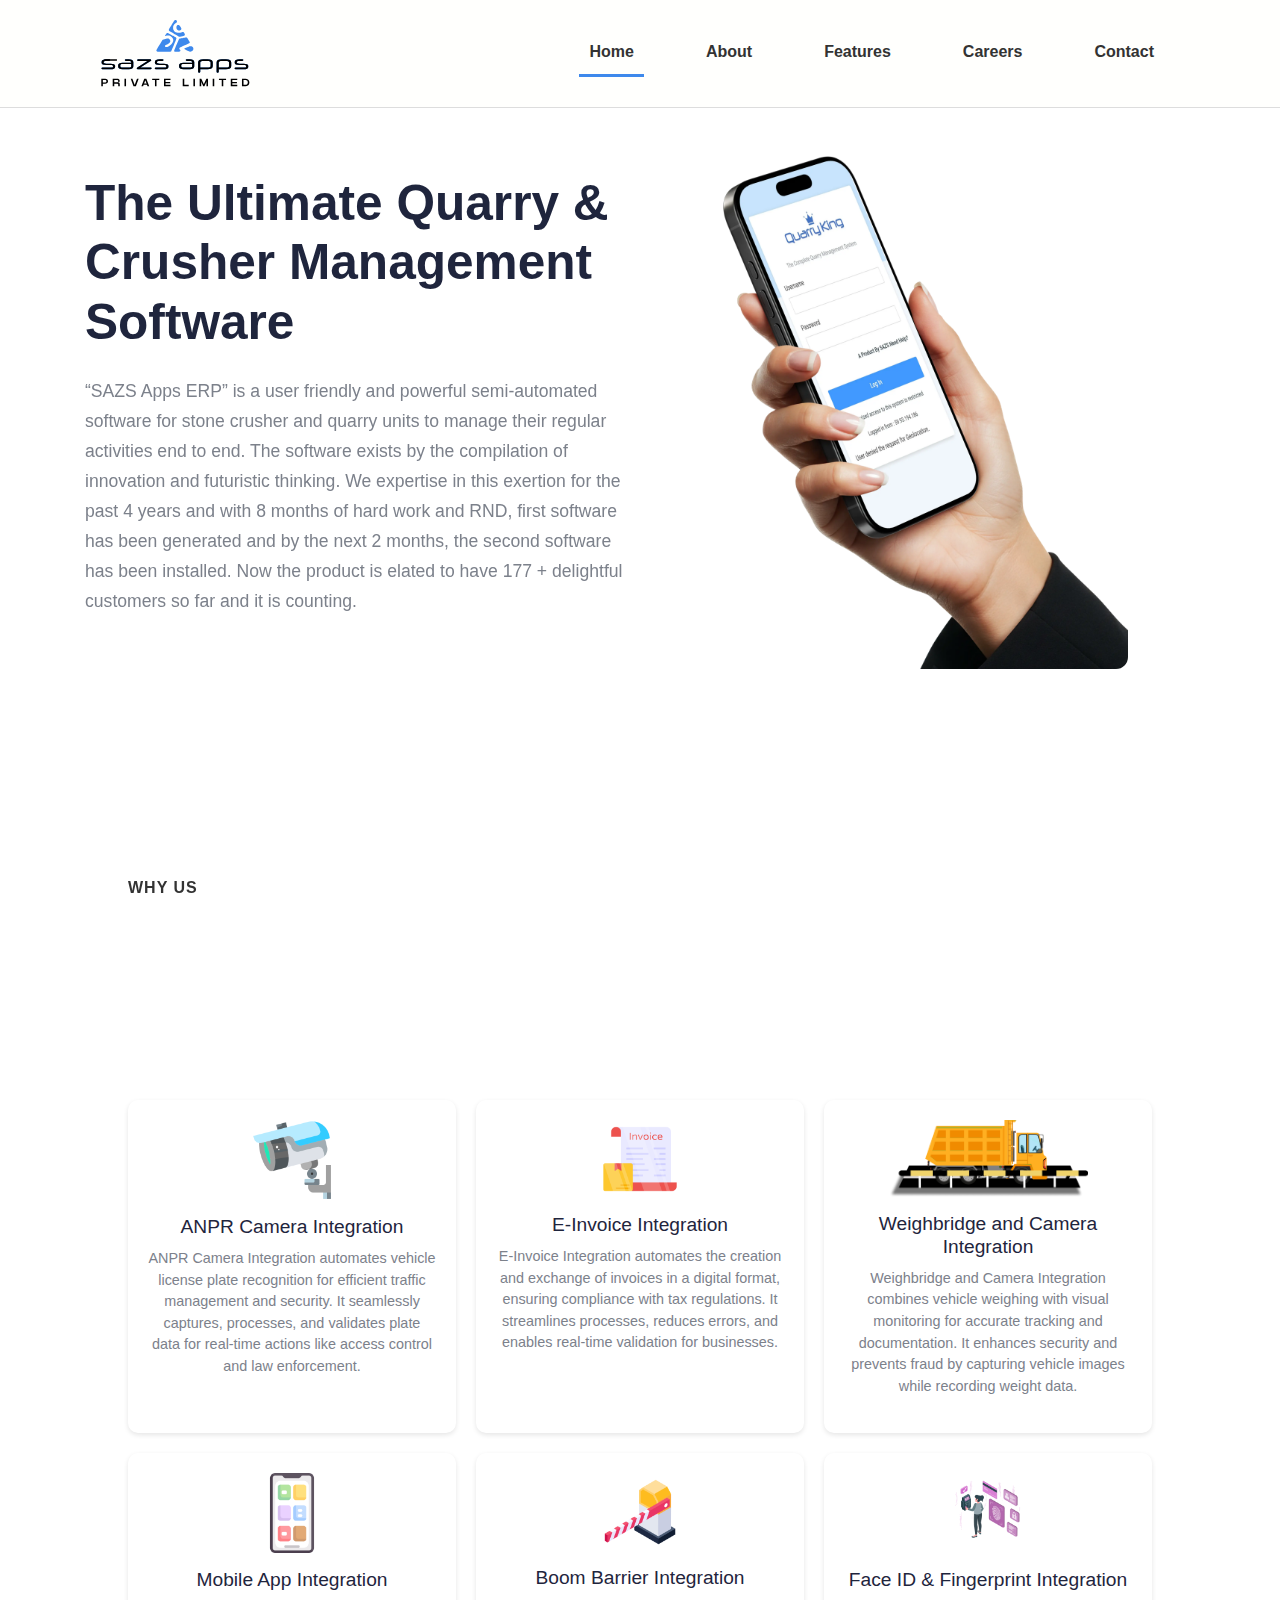
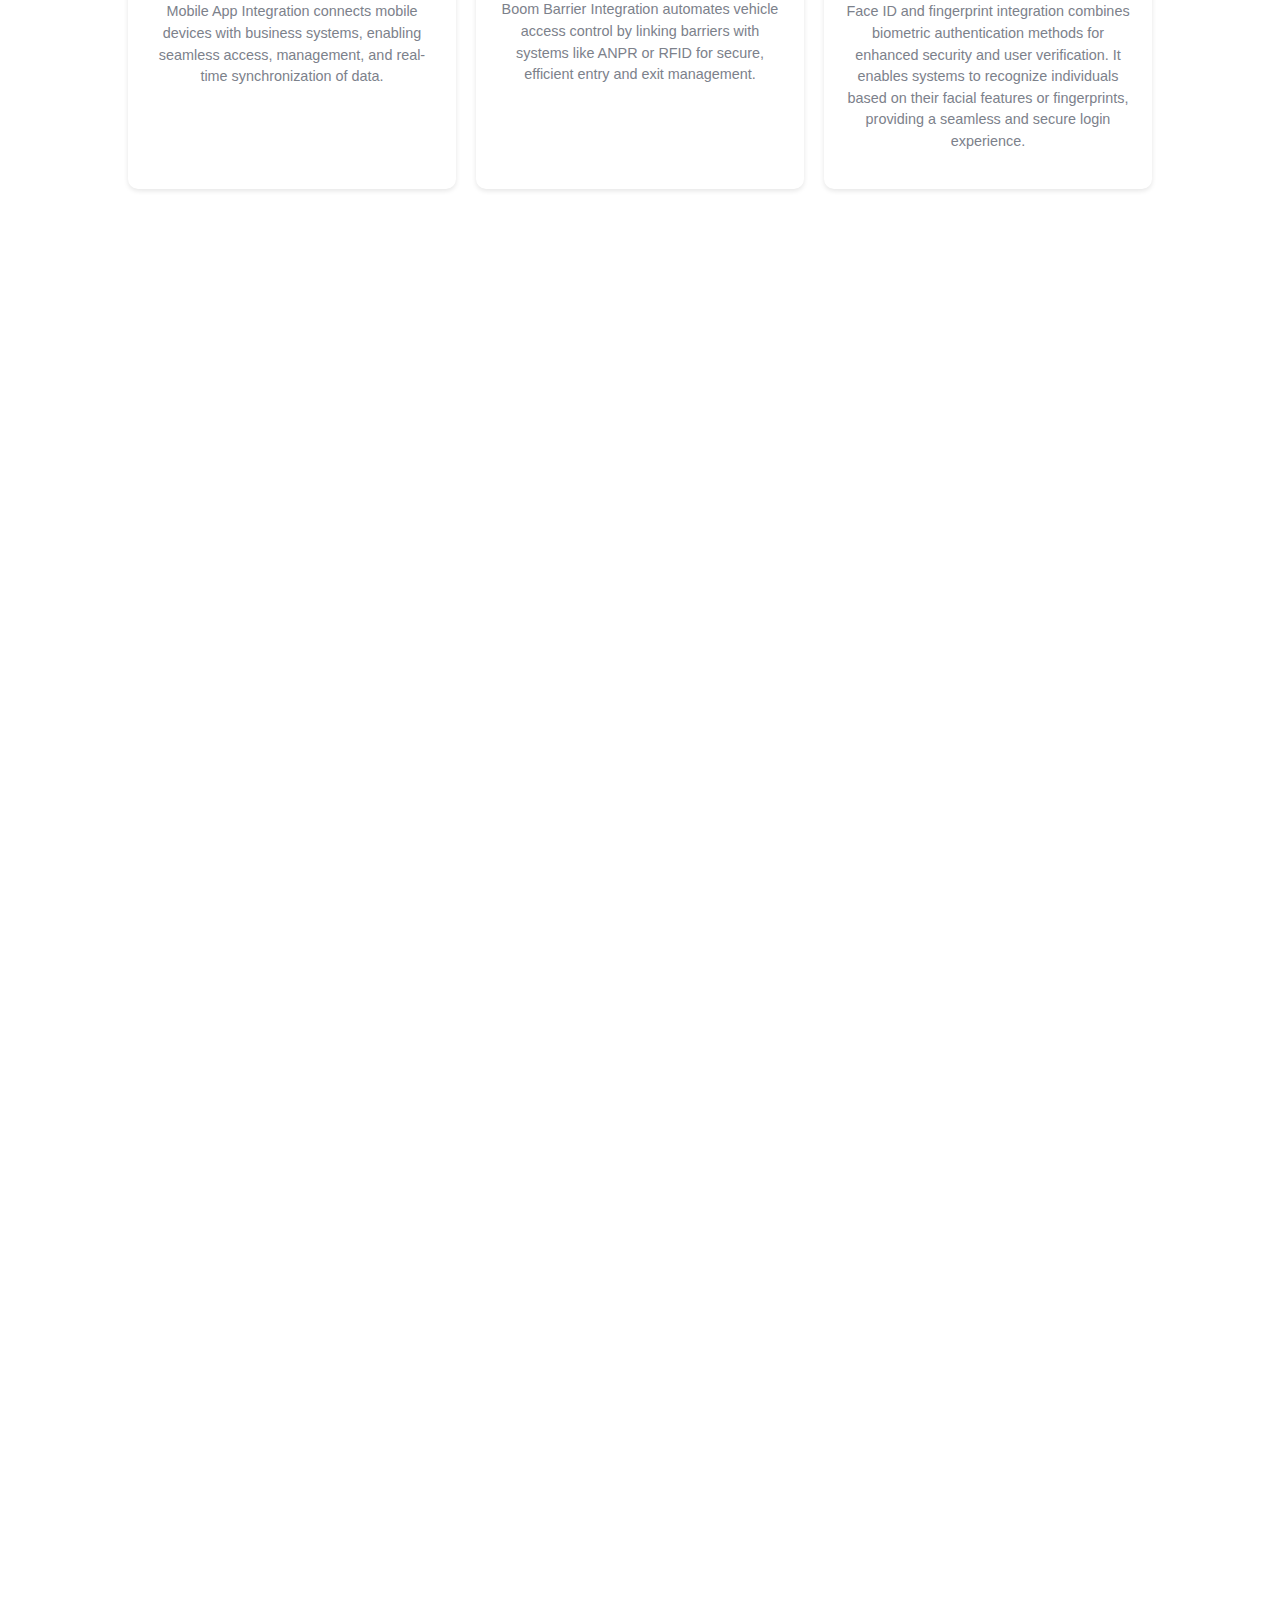
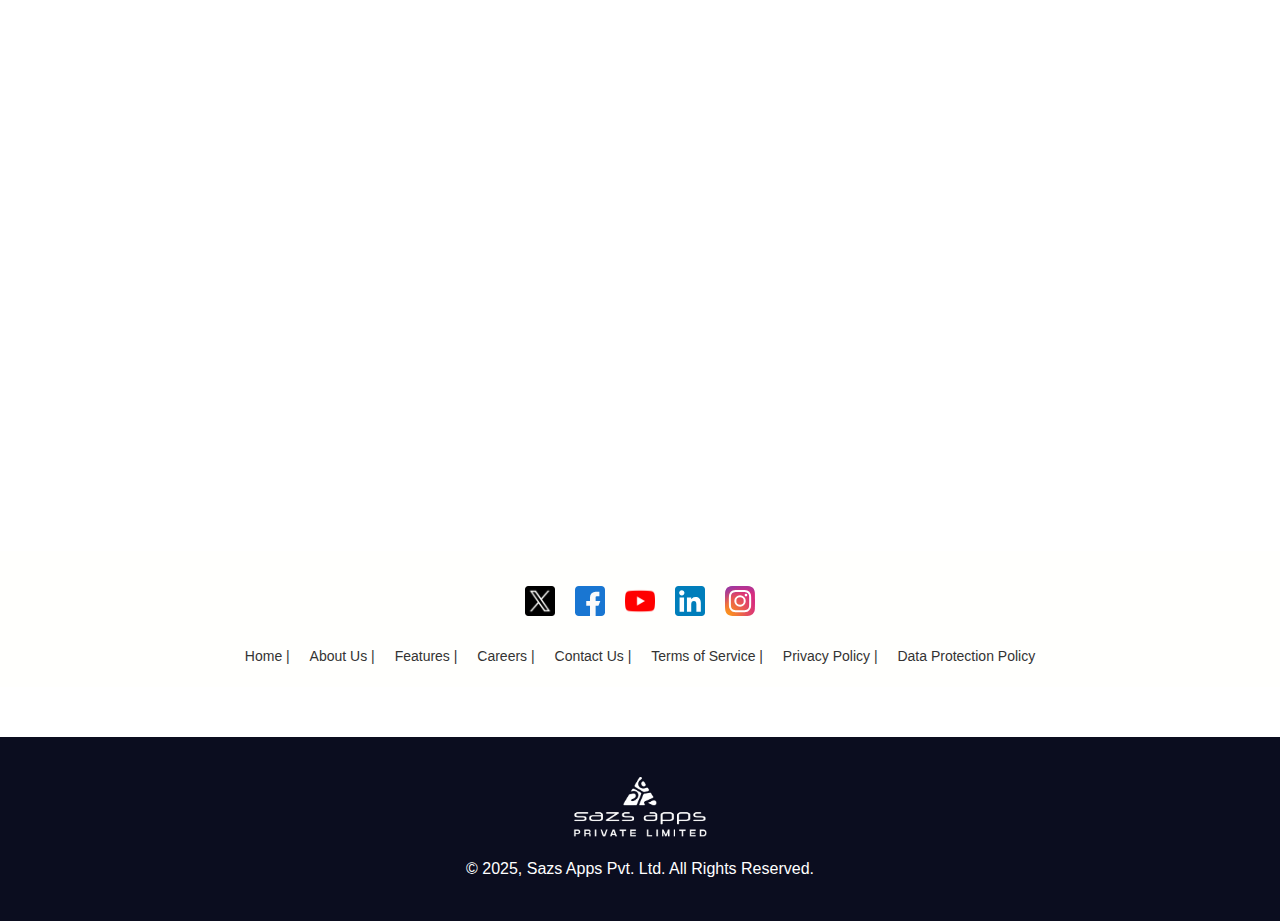
==== commit bcb3d383: "side nave" ====
--- a/index.html
+++ b/index.html
@@ -24,7 +24,7 @@
 
     <div class="header-nav">
         <div class="logo-container">
-            <img src="src/assets/logo/logo2.svg" alt="company logo">
+            <img src="src/assets/content images/sazs logo.svg" alt="company logo">
         </div>
         <nav class="header-bar-nav">
             <a href="./index.html" class="nav-link" data-page="index">Home</a>
